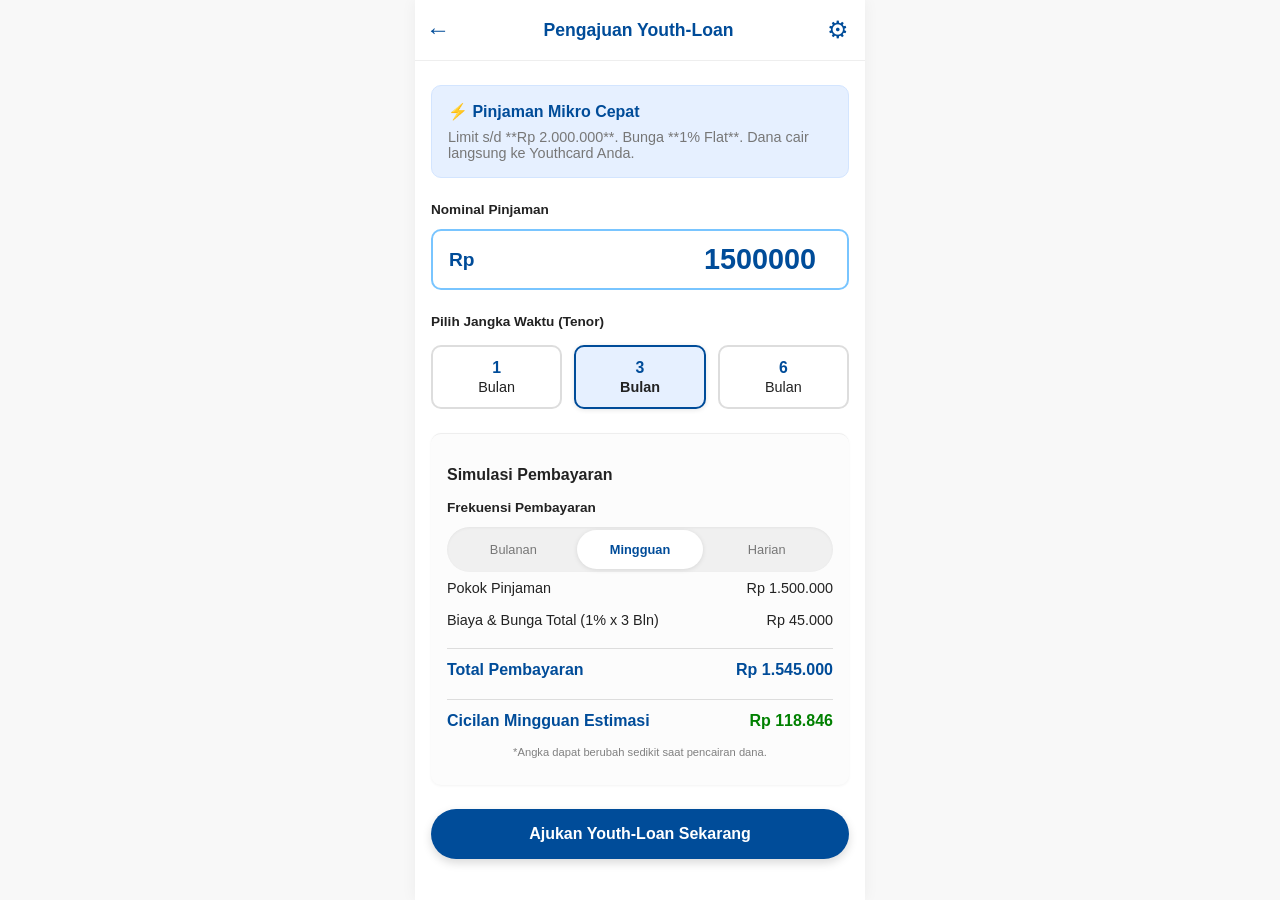
==== index.html @ 624c7212 "dfghd" ====
<!DOCTYPE html>
<html lang="id">
<head>
    <meta charset="UTF-8">
    <meta name="viewport" content="width=device-width, initial-scale=1.0">
    <title>Mandiri Youthcard - Pengajuan Pinjaman (Refined)</title>
    <style>
        /* === TEMA & FONT === */
        :root {
            --mandiri-blue-dark: #004C99; 
            --mandiri-blue-light: #79c5ff; 
            --mandiri-yellow: #FFCC00;
            --text-dark: #222;
            --text-secondary: #777;
            --spacing-xs: 8px;
            --spacing-s: 12px;
            --spacing-m: 16px;
            --spacing-l: 24px;
            --border-radius-m: 10px;
        }

        /* === RESET DAN KONTAINER UTAMA === */
        body {
            font-family: 'Poppins', sans-serif;
            margin: 0;
            padding: 0;
            background-color: #f8f8f8;
        }
        .app-container {
            max-width: 450px;
            margin: 0 auto;
            min-height: 100vh;
            background-color: white;
            box-shadow: 0 0 15px rgba(0, 0, 0, 0.05);
        }

        /* === HEADER / APP BAR (Clean Livin' Style) === */
        .header {
            background-color: white;
            color: var(--text-dark);
            padding: var(--spacing-m);
            display: flex;
            align-items: center;
            border-bottom: 1px solid #eee; /* Garis pemisah halus */
        }
        .header h1 {
            font-size: 1.1em;
            margin: 0;
            flex-grow: 1;
            text-align: center;
            font-weight: 600;
            color: var(--mandiri-blue-dark);
        }
        .header .icon {
            font-size: 1.5em;
            cursor: pointer;
            color: var(--mandiri-blue-dark);
        }
        .header .icon:first-child {
            margin-left: -5px;
        }

        /* === CONTENT UTAMA === */
        .content {
            padding: var(--spacing-l) var(--spacing-m);
        }
        .info-card {
            background-color: #e6f0ff; 
            border: 1px solid #d3e5ff;
            padding: var(--spacing-m);
            border-radius: var(--border-radius-m);
            margin-bottom: var(--spacing-l);
        }
        .info-card h3 {
            color: var(--mandiri-blue-dark);
            font-size: 1em;
            margin-top: 0;
            margin-bottom: var(--spacing-xs);
        }
        .info-card p {
            font-size: 0.9em;
            color: var(--text-secondary);
            margin: 0;
        }

        /* === FORM INPUT === */
        .input-group label {
            display: block;
            font-size: 0.85em;
            color: var(--text-dark);
            font-weight: 600;
            margin-bottom: var(--spacing-s);
            margin-top: var(--spacing-l);
        }
        /* Styling Nominal Input (Lebih Menonjol) */
        .input-nominal-container {
            display: flex;
            align-items: center;
            border: 2px solid var(--mandiri-blue-light);
            border-radius: var(--border-radius-m);
            padding: var(--spacing-s) var(--spacing-m);
            transition: border-color 0.3s;
        }
        .input-nominal-container:focus-within {
             border-color: var(--mandiri-blue-dark);
        }
        .input-nominal-container span {
            font-size: 1.2em;
            color: var(--mandiri-blue-dark);
            margin-right: var(--spacing-s);
            font-weight: bold;
        }
        .input-nominal {
            border: none;
            padding: 0;
            flex-grow: 1;
            font-size: 1.8em;
            font-weight: bold;
            color: var(--mandiri-blue-dark);
            outline: none; /* Hilangkan border fokus bawaan */
            text-align: right;
        }
        
        /* === TENOR SELECTION (Menggunakan Grid) === */
        .tenor-selection {
            display: grid;
            grid-template-columns: repeat(3, 1fr);
            gap: var(--spacing-s);
            margin-top: var(--spacing-m);
        }
        .tenor-option {
            padding: var(--spacing-s);
            border: 2px solid #ddd;
            border-radius: var(--border-radius-m);
            text-align: center;
            cursor: pointer;
            transition: all 0.2s;
            font-size: 0.9em;
            color: var(--text-dark);
        }
        .tenor-option:hover {
            background-color: #f0f0f0;
        }
        .tenor-option.active {
            border-color: var(--mandiri-blue-dark);
            background-color: #e6f0ff;
            font-weight: bold;
            box-shadow: 0 1px 5px rgba(0, 0, 0, 0.1);
        }
        .tenor-option span {
            display: block;
            font-size: 1.1em;
            font-weight: bold;
            color: var(--mandiri-blue-dark);
            margin-bottom: 2px;
        }

        /* === SIMULASI PERHITUNGAN === */
        .simulasi-box {
            border-top: 1px solid #eee;
            margin-top: var(--spacing-l);
            padding-top: var(--spacing-m);
            background-color: #fcfcfc;
            padding: var(--spacing-m);
            border-radius: var(--border-radius-m);
            box-shadow: 0 1px 3px rgba(0, 0, 0, 0.05);
        }
        .simulasi-row {
            display: flex;
            justify-content: space-between;
            padding: var(--spacing-xs) 0;
            font-size: 0.9em;
            color: var(--text-dark);
        }
        .simulasi-row.total {
            font-weight: bold;
            font-size: 1em;
            color: var(--mandiri-blue-dark);
            border-top: 1px solid #ddd;
            margin-top: var(--spacing-s);
            padding-top: var(--spacing-s);
        }
        
        /* Frekuensi Pembayaran (Toggle yang Lebih Baik) */
        .tenor-type-selection {
            display: flex;
            justify-content: space-around;
            background-color: #f0f0f0;
            border-radius: 50px; /* Bentuk kapsul */
            padding: 3px;
            margin-top: var(--spacing-s);
            box-shadow: inset 0 1px 3px rgba(0, 0, 0, 0.05);
        }
        .tenor-type-option {
            flex: 1;
            padding: var(--spacing-s);
            border-radius: 50px;
            font-size: 0.8em;
            font-weight: 500;
            text-align: center;
            cursor: pointer;
            transition: all 0.2s;
            color: var(--text-secondary);
        }
        .tenor-type-option.active {
            background-color: white;
            box-shadow: 0 1px 5px rgba(0, 0, 0, 0.1);
            font-weight: bold;
            color: var(--mandiri-blue-dark);
        }
        
        /* === TOMBOL UTAMA === */
        .btn-submit {
            display: block;
            width: 100%;
            padding: var(--spacing-m);
            background-color: var(--mandiri-blue-dark);
            color: white;
            border: none;
            border-radius: 50px;
            font-size: 1em;
            margin-top: var(--spacing-l);
            font-weight: 600;
            cursor: pointer;
            box-shadow: 0 4px 10px rgba(0, 0, 0, 0.15);
        }
    </style>
</head>
<body>
    <div class="app-container">
        <div class="header">
            <span class="icon">&#x2190;</span> <h1>Pengajuan Youth-Loan</h1>
            <span class="icon">&#x2699;</span> </div>

        <div class="content">
            <div class="info-card">
                <h3>&#x26A1; Pinjaman Mikro Cepat</h3>
                <p>Limit s/d **Rp 2.000.000**. Bunga **1% Flat**. Dana cair langsung ke Youthcard Anda.</p>
            </div>

            <div class="input-group">
                <label>Nominal Pinjaman</label>
                <div class="input-nominal-container">
                    <span>Rp</span>
                    <input type="number" class="input-nominal" value="1500000" min="500000" max="2000000" placeholder="500.000 - 2.000.000">
                </div>
            </div>
            
            <div class="input-group">
                <label>Pilih Jangka Waktu (Tenor)</label>
                <div class="tenor-selection">
                    <div class="tenor-option"><span>1</span> Bulan</div>
                    <div class="tenor-option active"><span>3</span> Bulan</div>
                    <div class="tenor-option"><span>6</span> Bulan</div>
                </div>
            </div>

            <div class="simulasi-box">
                <h3 style="font-size: 1em; color: var(--text-dark); margin-bottom: var(--spacing-s);">Simulasi Pembayaran</h3>

                <div class="input-group" style="margin-top: var(--spacing-m);">
                    <label style="margin-top: 0;">Frekuensi Pembayaran</label>
                    <div class="tenor-type-selection">
                        <div class="tenor-type-option">Bulanan</div>
                        <div class="tenor-type-option active">Mingguan</div>
                        <div class="tenor-type-option">Harian</div>
                    </div>
                </div>

                <div class="simulasi-row">
                    <span>Pokok Pinjaman</span>
                    <span>Rp 1.500.000</span>
                </div>
                <div class="simulasi-row">
                    <span>Biaya & Bunga Total (1% x 3 Bln)</span>
                    <span>Rp 45.000</span>
                </div>
                <div class="simulasi-row total">
                    <span>Total Pembayaran</span>
                    <span>Rp 1.545.000</span>
                </div>
                <div class="simulasi-row total" style="margin-top: var(--spacing-s);">
                    <span>Cicilan Mingguan Estimasi</span>
                    <span style="color: #008000;">Rp 118.846</span>
                </div>
                <p style="font-size: 0.7em; color: gray; margin-top: var(--spacing-xs); text-align: center;">*Angka dapat berubah sedikit saat pencairan dana.</p>
            </div>

            <button class="btn-submit">Ajukan Youth-Loan Sekarang</button>
        </div>
    </div>
</body>
</html>
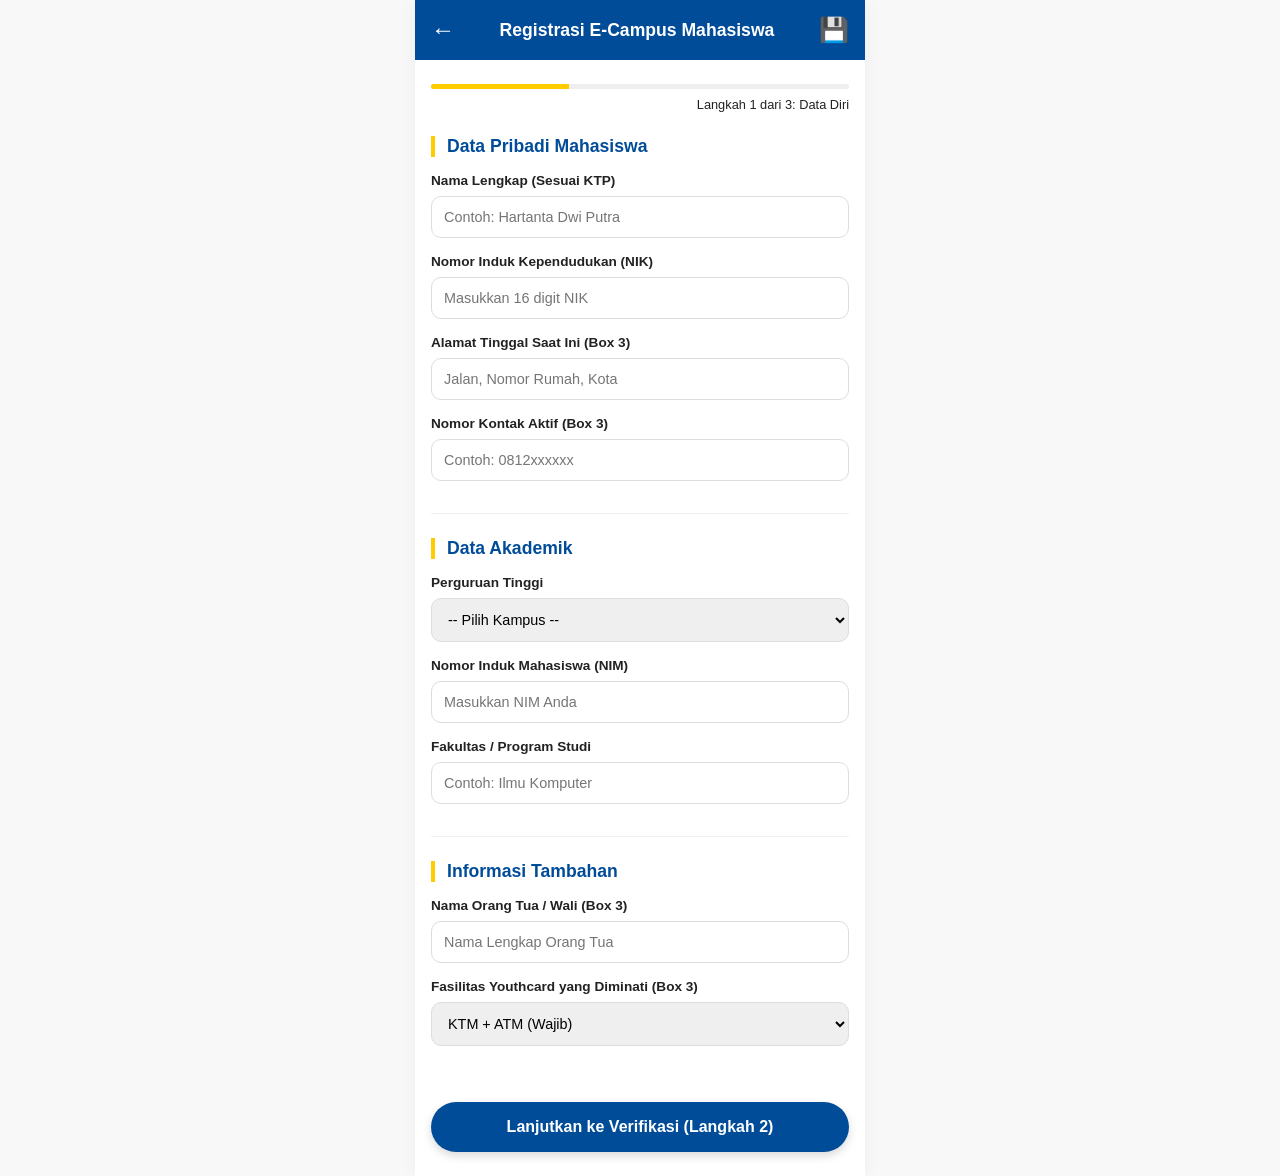
==== commit 6dcca0a6: "dsgds" ====
--- a/index.html
+++ b/index.html
@@ -3,7 +3,7 @@
 <head>
     <meta charset="UTF-8">
     <meta name="viewport" content="width=device-width, initial-scale=1.0">
-    <title>Mandiri Youthcard - Pengajuan Pinjaman (Refined)</title>
+    <title>E-Campus - Formulir Registrasi</title>
     <style>
         /* === TEMA & FONT === */
         :root {
@@ -34,14 +34,13 @@
             box-shadow: 0 0 15px rgba(0, 0, 0, 0.05);
         }
 
-        /* === HEADER / APP BAR (Clean Livin' Style) === */
+        /* === HEADER / APP BAR === */
         .header {
-            background-color: white;
-            color: var(--text-dark);
+            background-color: var(--mandiri-blue-dark);
+            color: white;
             padding: var(--spacing-m);
             display: flex;
             align-items: center;
-            border-bottom: 1px solid #eee; /* Garis pemisah halus */
         }
         .header h1 {
             font-size: 1.1em;
@@ -49,164 +48,77 @@
             flex-grow: 1;
             text-align: center;
             font-weight: 600;
-            color: var(--mandiri-blue-dark);
         }
         .header .icon {
             font-size: 1.5em;
             cursor: pointer;
-            color: var(--mandiri-blue-dark);
-        }
-        .header .icon:first-child {
-            margin-left: -5px;
-        }
-
+        }
+        
         /* === CONTENT UTAMA === */
         .content {
             padding: var(--spacing-l) var(--spacing-m);
         }
-        .info-card {
-            background-color: #e6f0ff; 
-            border: 1px solid #d3e5ff;
-            padding: var(--spacing-m);
-            border-radius: var(--border-radius-m);
+        
+        /* === PROGRESS BAR (Sesuai Flowchart) === */
+        .progress-bar-container {
             margin-bottom: var(--spacing-l);
         }
-        .info-card h3 {
+        .progress-bar {
+            height: 5px;
+            background-color: #eee;
+            border-radius: 5px;
+            overflow: hidden;
+        }
+        .progress-bar div {
+            height: 100%;
+            width: 33%; /* Simulasi Langkah 1 dari 3 */
+            background-color: var(--mandiri-yellow);
+            transition: width 0.3s;
+        }
+        .progress-text {
+            font-size: 0.8em;
+            color: var(--text-dark);
+            margin-top: var(--spacing-xs);
+            text-align: right;
+            font-weight: 500;
+        }
+
+        /* === FORM INPUT STYLING === */
+        .form-section {
+            margin-bottom: var(--spacing-l);
+            padding-bottom: var(--spacing-m);
+            border-bottom: 1px solid #f0f0f0;
+        }
+        .form-section h3 {
             color: var(--mandiri-blue-dark);
-            font-size: 1em;
-            margin-top: 0;
-            margin-bottom: var(--spacing-xs);
-        }
-        .info-card p {
-            font-size: 0.9em;
-            color: var(--text-secondary);
-            margin: 0;
-        }
-
-        /* === FORM INPUT === */
+            font-size: 1.1em;
+            margin-bottom: var(--spacing-m);
+            border-left: 4px solid var(--mandiri-yellow);
+            padding-left: var(--spacing-s);
+        }
+        .input-group {
+            margin-bottom: var(--spacing-m);
+        }
         .input-group label {
             display: block;
             font-size: 0.85em;
             color: var(--text-dark);
             font-weight: 600;
-            margin-bottom: var(--spacing-s);
-            margin-top: var(--spacing-l);
-        }
-        /* Styling Nominal Input (Lebih Menonjol) */
-        .input-nominal-container {
-            display: flex;
-            align-items: center;
-            border: 2px solid var(--mandiri-blue-light);
+            margin-bottom: var(--spacing-xs);
+        }
+        .input-group input, .input-group select {
+            width: 100%;
+            padding: var(--spacing-s);
+            box-sizing: border-box;
+            border: 1px solid #ddd;
             border-radius: var(--border-radius-m);
-            padding: var(--spacing-s) var(--spacing-m);
-            transition: border-color 0.3s;
-        }
-        .input-nominal-container:focus-within {
-             border-color: var(--mandiri-blue-dark);
-        }
-        .input-nominal-container span {
-            font-size: 1.2em;
-            color: var(--mandiri-blue-dark);
-            margin-right: var(--spacing-s);
-            font-weight: bold;
-        }
-        .input-nominal {
-            border: none;
-            padding: 0;
-            flex-grow: 1;
-            font-size: 1.8em;
-            font-weight: bold;
-            color: var(--mandiri-blue-dark);
-            outline: none; /* Hilangkan border fokus bawaan */
-            text-align: right;
-        }
-        
-        /* === TENOR SELECTION (Menggunakan Grid) === */
-        .tenor-selection {
-            display: grid;
-            grid-template-columns: repeat(3, 1fr);
-            gap: var(--spacing-s);
-            margin-top: var(--spacing-m);
-        }
-        .tenor-option {
-            padding: var(--spacing-s);
-            border: 2px solid #ddd;
-            border-radius: var(--border-radius-m);
-            text-align: center;
-            cursor: pointer;
-            transition: all 0.2s;
             font-size: 0.9em;
-            color: var(--text-dark);
-        }
-        .tenor-option:hover {
-            background-color: #f0f0f0;
-        }
-        .tenor-option.active {
-            border-color: var(--mandiri-blue-dark);
-            background-color: #e6f0ff;
-            font-weight: bold;
-            box-shadow: 0 1px 5px rgba(0, 0, 0, 0.1);
-        }
-        .tenor-option span {
-            display: block;
-            font-size: 1.1em;
-            font-weight: bold;
-            color: var(--mandiri-blue-dark);
-            margin-bottom: 2px;
-        }
-
-        /* === SIMULASI PERHITUNGAN === */
-        .simulasi-box {
-            border-top: 1px solid #eee;
-            margin-top: var(--spacing-l);
-            padding-top: var(--spacing-m);
-            background-color: #fcfcfc;
-            padding: var(--spacing-m);
-            border-radius: var(--border-radius-m);
-            box-shadow: 0 1px 3px rgba(0, 0, 0, 0.05);
-        }
-        .simulasi-row {
-            display: flex;
-            justify-content: space-between;
-            padding: var(--spacing-xs) 0;
-            font-size: 0.9em;
-            color: var(--text-dark);
-        }
-        .simulasi-row.total {
-            font-weight: bold;
-            font-size: 1em;
-            color: var(--mandiri-blue-dark);
-            border-top: 1px solid #ddd;
-            margin-top: var(--spacing-s);
-            padding-top: var(--spacing-s);
-        }
-        
-        /* Frekuensi Pembayaran (Toggle yang Lebih Baik) */
-        .tenor-type-selection {
-            display: flex;
-            justify-content: space-around;
-            background-color: #f0f0f0;
-            border-radius: 50px; /* Bentuk kapsul */
-            padding: 3px;
-            margin-top: var(--spacing-s);
-            box-shadow: inset 0 1px 3px rgba(0, 0, 0, 0.05);
-        }
-        .tenor-type-option {
-            flex: 1;
-            padding: var(--spacing-s);
-            border-radius: 50px;
-            font-size: 0.8em;
-            font-weight: 500;
-            text-align: center;
-            cursor: pointer;
-            transition: all 0.2s;
-            color: var(--text-secondary);
-        }
-        .tenor-type-option.active {
-            background-color: white;
-            box-shadow: 0 1px 5px rgba(0, 0, 0, 0.1);
-            font-weight: bold;
-            color: var(--mandiri-blue-dark);
+            transition: border-color 0.2s;
+        }
+        .input-group input:focus, .input-group select:focus {
+            border-color: var(--mandiri-blue-light);
+            outline: none;
+            box-shadow: 0 0 0 3px rgba(121, 197, 255, 0.3);
         }
         
         /* === TOMBOL UTAMA === */
@@ -229,64 +141,85 @@
 <body>
     <div class="app-container">
         <div class="header">
-            <span class="icon">&#x2190;</span> <h1>Pengajuan Youth-Loan</h1>
-            <span class="icon">&#x2699;</span> </div>
+            <span class="icon">&#x2190;</span> <h1>Registrasi E-Campus Mahasiswa</h1>
+            <span class="icon">&#x1F4BE;</span> </div>
 
         <div class="content">
-            <div class="info-card">
-                <h3>&#x26A1; Pinjaman Mikro Cepat</h3>
-                <p>Limit s/d **Rp 2.000.000**. Bunga **1% Flat**. Dana cair langsung ke Youthcard Anda.</p>
+            <div class="progress-bar-container">
+                <div class="progress-bar"><div style="width: 33%;"></div></div>
+                <div class="progress-text">Langkah 1 dari 3: Data Diri</div>
             </div>
 
-            <div class="input-group">
-                <label>Nominal Pinjaman</label>
-                <div class="input-nominal-container">
-                    <span>Rp</span>
-                    <input type="number" class="input-nominal" value="1500000" min="500000" max="2000000" placeholder="500.000 - 2.000.000">
+            <form>
+                <div class="form-section">
+                    <h3>Data Pribadi Mahasiswa</h3>
+                    
+                    <div class="input-group">
+                        <label for="nama_lengkap">Nama Lengkap (Sesuai KTP)</label>
+                        <input type="text" id="nama_lengkap" placeholder="Contoh: Hartanta Dwi Putra" required>
+                    </div>
+                    
+                    <div class="input-group">
+                        <label for="nik">Nomor Induk Kependudukan (NIK)</label>
+                        <input type="text" id="nik" maxlength="16" placeholder="Masukkan 16 digit NIK" required>
+                    </div>
+
+                    <div class="input-group">
+                        <label for="alamat">Alamat Tinggal Saat Ini (Box 3)</label>
+                        <input type="text" id="alamat" placeholder="Jalan, Nomor Rumah, Kota" required>
+                    </div>
+                    
+                    <div class="input-group">
+                        <label for="kontak">Nomor Kontak Aktif (Box 3)</label>
+                        <input type="tel" id="kontak" placeholder="Contoh: 0812xxxxxx" required>
+                    </div>
                 </div>
-            </div>
-            
-            <div class="input-group">
-                <label>Pilih Jangka Waktu (Tenor)</label>
-                <div class="tenor-selection">
-                    <div class="tenor-option"><span>1</span> Bulan</div>
-                    <div class="tenor-option active"><span>3</span> Bulan</div>
-                    <div class="tenor-option"><span>6</span> Bulan</div>
+
+                <div class="form-section">
+                    <h3>Data Akademik</h3>
+                    
+                    <div class="input-group">
+                        <label for="kampus">Perguruan Tinggi</label>
+                        <select id="kampus" required>
+                            <option value="">-- Pilih Kampus --</option>
+                            <option value="usu">Universitas Sumatera Utara (USU)</option>
+                            <option value="unimed">Universitas Negeri Medan (Unimed)</option>
+                            <option value="umsu">Universitas Muhammadiyah Sumatera Utara (UMSU)</option>
+                            </select>
+                    </div>
+                    
+                    <div class="input-group">
+                        <label for="nim">Nomor Induk Mahasiswa (NIM)</label>
+                        <input type="text" id="nim" placeholder="Masukkan NIM Anda" required>
+                    </div>
+
+                    <div class="input-group">
+                        <label for="fakultas">Fakultas / Program Studi</label>
+                        <input type="text" id="fakultas" placeholder="Contoh: Ilmu Komputer" required>
+                    </div>
                 </div>
-            </div>
-
-            <div class="simulasi-box">
-                <h3 style="font-size: 1em; color: var(--text-dark); margin-bottom: var(--spacing-s);">Simulasi Pembayaran</h3>
-
-                <div class="input-group" style="margin-top: var(--spacing-m);">
-                    <label style="margin-top: 0;">Frekuensi Pembayaran</label>
-                    <div class="tenor-type-selection">
-                        <div class="tenor-type-option">Bulanan</div>
-                        <div class="tenor-type-option active">Mingguan</div>
-                        <div class="tenor-type-option">Harian</div>
+
+                <div class="form-section" style="border-bottom: none;">
+                    <h3>Informasi Tambahan</h3>
+                    
+                    <div class="input-group">
+                        <label for="nama_ortu">Nama Orang Tua / Wali (Box 3)</label>
+                        <input type="text" id="nama_ortu" placeholder="Nama Lengkap Orang Tua" required>
+                    </div>
+                    
+                    <div class="input-group">
+                        <label for="fasilitas">Fasilitas Youthcard yang Diminati (Box 3)</label>
+                        <select id="fasilitas" required>
+                            <option value="ktm_atm">KTM + ATM (Wajib)</option>
+                            <option value="pinjaman_mikro">Pinjaman Mikro Pendidikan (Youth-Loan)</option>
+                            <option value="akses_poin">Akses Poin Ganda</option>
+                        </select>
                     </div>
                 </div>
 
-                <div class="simulasi-row">
-                    <span>Pokok Pinjaman</span>
-                    <span>Rp 1.500.000</span>
-                </div>
-                <div class="simulasi-row">
-                    <span>Biaya & Bunga Total (1% x 3 Bln)</span>
-                    <span>Rp 45.000</span>
-                </div>
-                <div class="simulasi-row total">
-                    <span>Total Pembayaran</span>
-                    <span>Rp 1.545.000</span>
-                </div>
-                <div class="simulasi-row total" style="margin-top: var(--spacing-s);">
-                    <span>Cicilan Mingguan Estimasi</span>
-                    <span style="color: #008000;">Rp 118.846</span>
-                </div>
-                <p style="font-size: 0.7em; color: gray; margin-top: var(--spacing-xs); text-align: center;">*Angka dapat berubah sedikit saat pencairan dana.</p>
-            </div>
-
-            <button class="btn-submit">Ajukan Youth-Loan Sekarang</button>
+
+                <button type="submit" class="btn-submit">Lanjutkan ke Verifikasi (Langkah 2)</button>
+            </form>
         </div>
     </div>
 </body>
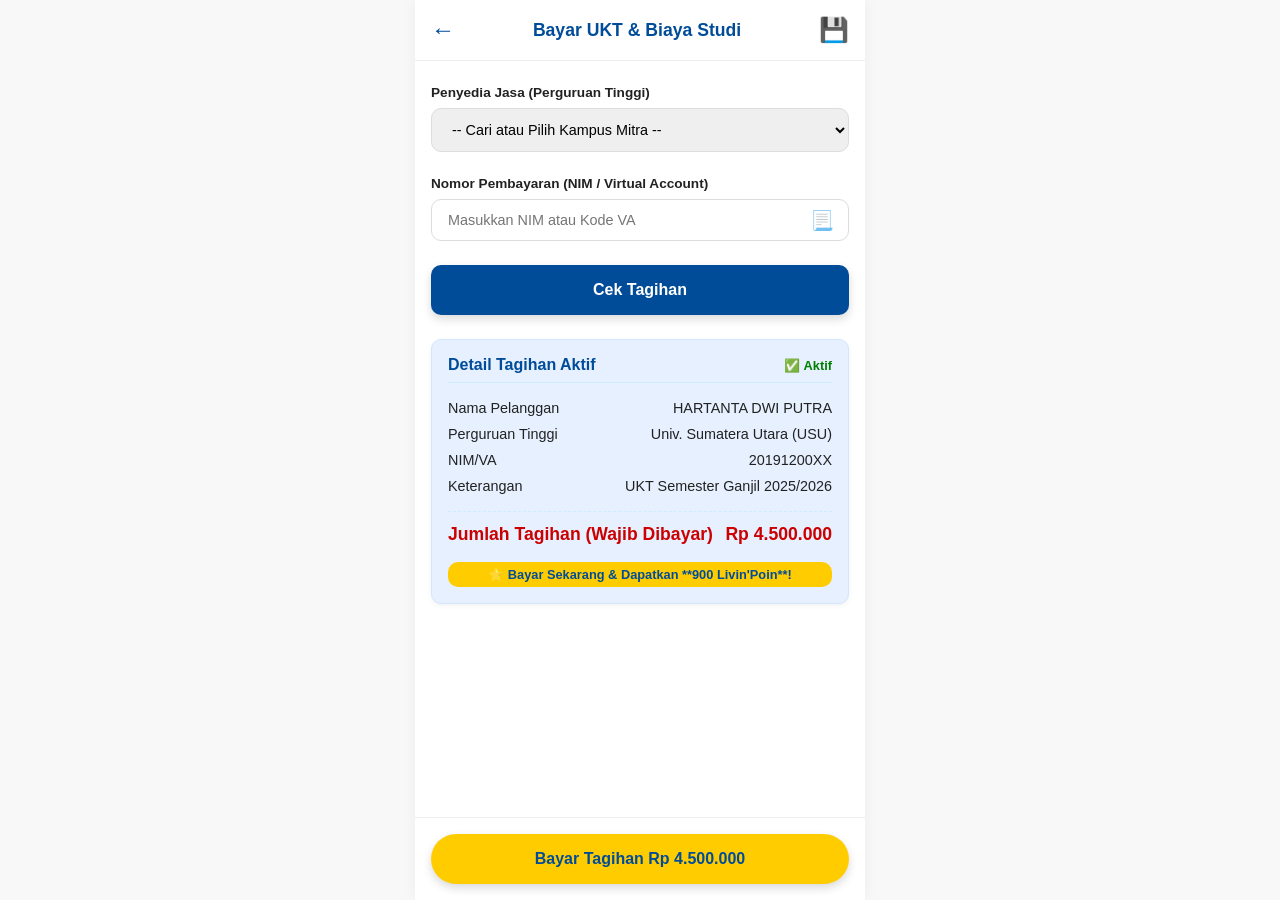
==== commit d36f73b3: "dshfjrfd" ====
--- a/index.html
+++ b/index.html
@@ -3,7 +3,7 @@
 <head>
     <meta charset="UTF-8">
     <meta name="viewport" content="width=device-width, initial-scale=1.0">
-    <title>E-Campus - Formulir Registrasi</title>
+    <title>Mandiri Youthcard - Bayar UKT</title>
     <style>
         /* === TEMA & FONT === */
         :root {
@@ -32,15 +32,21 @@
             min-height: 100vh;
             background-color: white;
             box-shadow: 0 0 15px rgba(0, 0, 0, 0.05);
+            display: flex;
+            flex-direction: column;
         }
 
         /* === HEADER / APP BAR === */
         .header {
-            background-color: var(--mandiri-blue-dark);
-            color: white;
+            background-color: white;
+            color: var(--text-dark);
             padding: var(--spacing-m);
             display: flex;
             align-items: center;
+            border-bottom: 1px solid #eee; 
+            position: sticky;
+            top: 0;
+            z-index: 50;
         }
         .header h1 {
             font-size: 1.1em;
@@ -48,56 +54,23 @@
             flex-grow: 1;
             text-align: center;
             font-weight: 600;
+            color: var(--mandiri-blue-dark);
         }
         .header .icon {
             font-size: 1.5em;
             cursor: pointer;
-        }
-        
+            color: var(--mandiri-blue-dark);
+        }
+
         /* === CONTENT UTAMA === */
         .content {
             padding: var(--spacing-l) var(--spacing-m);
-        }
-        
-        /* === PROGRESS BAR (Sesuai Flowchart) === */
-        .progress-bar-container {
+            flex-grow: 1;
+        }
+
+        /* === FORM INPUT STYLING === */
+        .input-group {
             margin-bottom: var(--spacing-l);
-        }
-        .progress-bar {
-            height: 5px;
-            background-color: #eee;
-            border-radius: 5px;
-            overflow: hidden;
-        }
-        .progress-bar div {
-            height: 100%;
-            width: 33%; /* Simulasi Langkah 1 dari 3 */
-            background-color: var(--mandiri-yellow);
-            transition: width 0.3s;
-        }
-        .progress-text {
-            font-size: 0.8em;
-            color: var(--text-dark);
-            margin-top: var(--spacing-xs);
-            text-align: right;
-            font-weight: 500;
-        }
-
-        /* === FORM INPUT STYLING === */
-        .form-section {
-            margin-bottom: var(--spacing-l);
-            padding-bottom: var(--spacing-m);
-            border-bottom: 1px solid #f0f0f0;
-        }
-        .form-section h3 {
-            color: var(--mandiri-blue-dark);
-            font-size: 1.1em;
-            margin-bottom: var(--spacing-m);
-            border-left: 4px solid var(--mandiri-yellow);
-            padding-left: var(--spacing-s);
-        }
-        .input-group {
-            margin-bottom: var(--spacing-m);
         }
         .input-group label {
             display: block;
@@ -106,32 +79,128 @@
             font-weight: 600;
             margin-bottom: var(--spacing-xs);
         }
-        .input-group input, .input-group select {
+        .input-field-container {
+            position: relative;
+        }
+        .input-field-container input, .input-field-container select {
             width: 100%;
-            padding: var(--spacing-s);
+            padding: var(--spacing-s) var(--spacing-m);
             box-sizing: border-box;
             border: 1px solid #ddd;
             border-radius: var(--border-radius-m);
             font-size: 0.9em;
             transition: border-color 0.2s;
         }
-        .input-group input:focus, .input-group select:focus {
+        .input-field-container input:focus, .input-field-container select:focus {
             border-color: var(--mandiri-blue-light);
             outline: none;
             box-shadow: 0 0 0 3px rgba(121, 197, 255, 0.3);
         }
-        
-        /* === TOMBOL UTAMA === */
-        .btn-submit {
+
+        /* --- Input dengan Icon --- */
+        .input-icon {
+            position: absolute;
+            right: 15px;
+            top: 50%;
+            transform: translateY(-50%);
+            color: var(--mandiri-blue-dark);
+            font-size: 1.2em;
+        }
+
+        /* === TOMBOL CEK TAGIHAN === */
+        .btn-cek {
             display: block;
             width: 100%;
             padding: var(--spacing-m);
             background-color: var(--mandiri-blue-dark);
             color: white;
             border: none;
+            border-radius: var(--border-radius-m);
+            font-size: 1em;
+            font-weight: 600;
+            cursor: pointer;
+            box-shadow: 0 4px 10px rgba(0, 0, 0, 0.15);
+            transition: background-color 0.2s;
+        }
+        .btn-cek:hover {
+            background-color: #003a7a;
+        }
+        .btn-cek:disabled {
+            background-color: #ccc;
+            cursor: not-allowed;
+            box-shadow: none;
+        }
+
+        /* === DETAIL TAGIHAN CARD (Simulasi Hasil Cek) === */
+        .tagihan-card {
+            margin-top: var(--spacing-l);
+            padding: var(--spacing-m);
+            background-color: #e6f0ff; /* Biru muda */
+            border-radius: var(--border-radius-m);
+            border: 1px solid #d3e5ff;
+            box-shadow: 0 2px 5px rgba(0, 0, 0, 0.05);
+        }
+        .tagihan-header {
+            display: flex;
+            justify-content: space-between;
+            align-items: center;
+            margin-bottom: var(--spacing-s);
+            border-bottom: 1px solid #cceeff;
+            padding-bottom: var(--spacing-xs);
+        }
+        .tagihan-header h3 {
+            color: var(--mandiri-blue-dark);
+            font-size: 1em;
+            margin: 0;
+        }
+        .tagihan-row {
+            display: flex;
+            justify-content: space-between;
+            padding: 5px 0;
+            font-size: 0.9em;
+            color: var(--text-dark);
+        }
+        .tagihan-row.total {
+            font-weight: bold;
+            font-size: 1.1em;
+            color: #cc0000; /* Merah untuk jumlah tagihan */
+            border-top: 1px dashed #cceeff;
+            margin-top: var(--spacing-s);
+            padding-top: var(--spacing-s);
+        }
+        .tagihan-status {
+            font-size: 0.8em;
+            color: #008000; /* Hijau untuk status "Aktif/Ada Tagihan" */
+            font-weight: 600;
+        }
+        .point-info {
+            background-color: var(--mandiri-yellow);
+            color: var(--mandiri-blue-dark);
+            padding: 5px 10px;
+            border-radius: var(--border-radius-m);
+            font-size: 0.8em;
+            font-weight: 600;
+            text-align: center;
+            margin-top: var(--spacing-s);
+        }
+
+        /* === FOOTER BUTTON === */
+        .footer-button {
+            padding: var(--spacing-m);
+            border-top: 1px solid #eee;
+            background-color: white;
+            position: sticky;
+            bottom: 0;
+        }
+        .btn-bayar {
+            display: block;
+            width: 100%;
+            padding: var(--spacing-m);
+            background-color: var(--mandiri-yellow);
+            color: var(--mandiri-blue-dark);
+            border: none;
             border-radius: 50px;
             font-size: 1em;
-            margin-top: var(--spacing-l);
             font-weight: 600;
             cursor: pointer;
             box-shadow: 0 4px 10px rgba(0, 0, 0, 0.15);
@@ -141,85 +210,69 @@
 <body>
     <div class="app-container">
         <div class="header">
-            <span class="icon">&#x2190;</span> <h1>Registrasi E-Campus Mahasiswa</h1>
-            <span class="icon">&#x1F4BE;</span> </div>
+            <span class="icon">&#x2190;</span> 
+            <h1>Bayar UKT & Biaya Studi</h1>
+            <span class="icon">&#x1F4BE;</span> 
+        </div>
 
         <div class="content">
-            <div class="progress-bar-container">
-                <div class="progress-bar"><div style="width: 33%;"></div></div>
-                <div class="progress-text">Langkah 1 dari 3: Data Diri</div>
+            <div class="input-group">
+                <label for="kampus_id">Penyedia Jasa (Perguruan Tinggi)</label>
+                <div class="input-field-container">
+                    <select id="kampus_id" required>
+                        <option value="">-- Cari atau Pilih Kampus Mitra --</option>
+                        <option value="usu">Universitas Sumatera Utara (USU)</option>
+                        <option value="unimed">Universitas Negeri Medan (Unimed)</option>
+                        <option value="umsu">Universitas Muhammadiyah Sumatera Utara (UMSU)</option>
+                    </select>
+                </div>
             </div>
-
-            <form>
-                <div class="form-section">
-                    <h3>Data Pribadi Mahasiswa</h3>
-                    
-                    <div class="input-group">
-                        <label for="nama_lengkap">Nama Lengkap (Sesuai KTP)</label>
-                        <input type="text" id="nama_lengkap" placeholder="Contoh: Hartanta Dwi Putra" required>
-                    </div>
-                    
-                    <div class="input-group">
-                        <label for="nik">Nomor Induk Kependudukan (NIK)</label>
-                        <input type="text" id="nik" maxlength="16" placeholder="Masukkan 16 digit NIK" required>
-                    </div>
-
-                    <div class="input-group">
-                        <label for="alamat">Alamat Tinggal Saat Ini (Box 3)</label>
-                        <input type="text" id="alamat" placeholder="Jalan, Nomor Rumah, Kota" required>
-                    </div>
-                    
-                    <div class="input-group">
-                        <label for="kontak">Nomor Kontak Aktif (Box 3)</label>
-                        <input type="tel" id="kontak" placeholder="Contoh: 0812xxxxxx" required>
-                    </div>
-                </div>
-
-                <div class="form-section">
-                    <h3>Data Akademik</h3>
-                    
-                    <div class="input-group">
-                        <label for="kampus">Perguruan Tinggi</label>
-                        <select id="kampus" required>
-                            <option value="">-- Pilih Kampus --</option>
-                            <option value="usu">Universitas Sumatera Utara (USU)</option>
-                            <option value="unimed">Universitas Negeri Medan (Unimed)</option>
-                            <option value="umsu">Universitas Muhammadiyah Sumatera Utara (UMSU)</option>
-                            </select>
-                    </div>
-                    
-                    <div class="input-group">
-                        <label for="nim">Nomor Induk Mahasiswa (NIM)</label>
-                        <input type="text" id="nim" placeholder="Masukkan NIM Anda" required>
-                    </div>
-
-                    <div class="input-group">
-                        <label for="fakultas">Fakultas / Program Studi</label>
-                        <input type="text" id="fakultas" placeholder="Contoh: Ilmu Komputer" required>
-                    </div>
-                </div>
-
-                <div class="form-section" style="border-bottom: none;">
-                    <h3>Informasi Tambahan</h3>
-                    
-                    <div class="input-group">
-                        <label for="nama_ortu">Nama Orang Tua / Wali (Box 3)</label>
-                        <input type="text" id="nama_ortu" placeholder="Nama Lengkap Orang Tua" required>
-                    </div>
-                    
-                    <div class="input-group">
-                        <label for="fasilitas">Fasilitas Youthcard yang Diminati (Box 3)</label>
-                        <select id="fasilitas" required>
-                            <option value="ktm_atm">KTM + ATM (Wajib)</option>
-                            <option value="pinjaman_mikro">Pinjaman Mikro Pendidikan (Youth-Loan)</option>
-                            <option value="akses_poin">Akses Poin Ganda</option>
-                        </select>
-                    </div>
-                </div>
-
-
-                <button type="submit" class="btn-submit">Lanjutkan ke Verifikasi (Langkah 2)</button>
-            </form>
+            
+            <div class="input-group">
+                <label for="nim_va">Nomor Pembayaran (NIM / Virtual Account)</label>
+                <div class="input-field-container">
+                    <input type="text" id="nim_va" placeholder="Masukkan NIM atau Kode VA" required>
+                    <span class="input-icon">&#x1F4C3;</span> </div>
+            </div>
+
+            <button class="btn-cek">Cek Tagihan</button>
+
+            <div class="tagihan-card" style="display: block;"> 
+                <div class="tagihan-header">
+                    <h3>Detail Tagihan Aktif</h3>
+                    <span class="tagihan-status">&#x2705; Aktif</span>
+                </div>
+                
+                <div class="tagihan-row">
+                    <span>Nama Pelanggan</span>
+                    <span>HARTANTA DWI PUTRA</span>
+                </div>
+                <div class="tagihan-row">
+                    <span>Perguruan Tinggi</span>
+                    <span>Univ. Sumatera Utara (USU)</span>
+                </div>
+                <div class="tagihan-row">
+                    <span>NIM/VA</span>
+                    <span>20191200XX</span>
+                </div>
+                <div class="tagihan-row">
+                    <span>Keterangan</span>
+                    <span>UKT Semester Ganjil 2025/2026</span>
+                </div>
+
+                <div class="tagihan-row total">
+                    <span>Jumlah Tagihan (Wajib Dibayar)</span>
+                    <span>Rp 4.500.000</span>
+                </div>
+
+                <div class="point-info">
+                    &#x2B50; Bayar Sekarang & Dapatkan **900 Livin'Poin**!
+                </div>
+            </div>
+        </div>
+
+        <div class="footer-button">
+            <button class="btn-bayar">Bayar Tagihan Rp 4.500.000</button>
         </div>
     </div>
 </body>
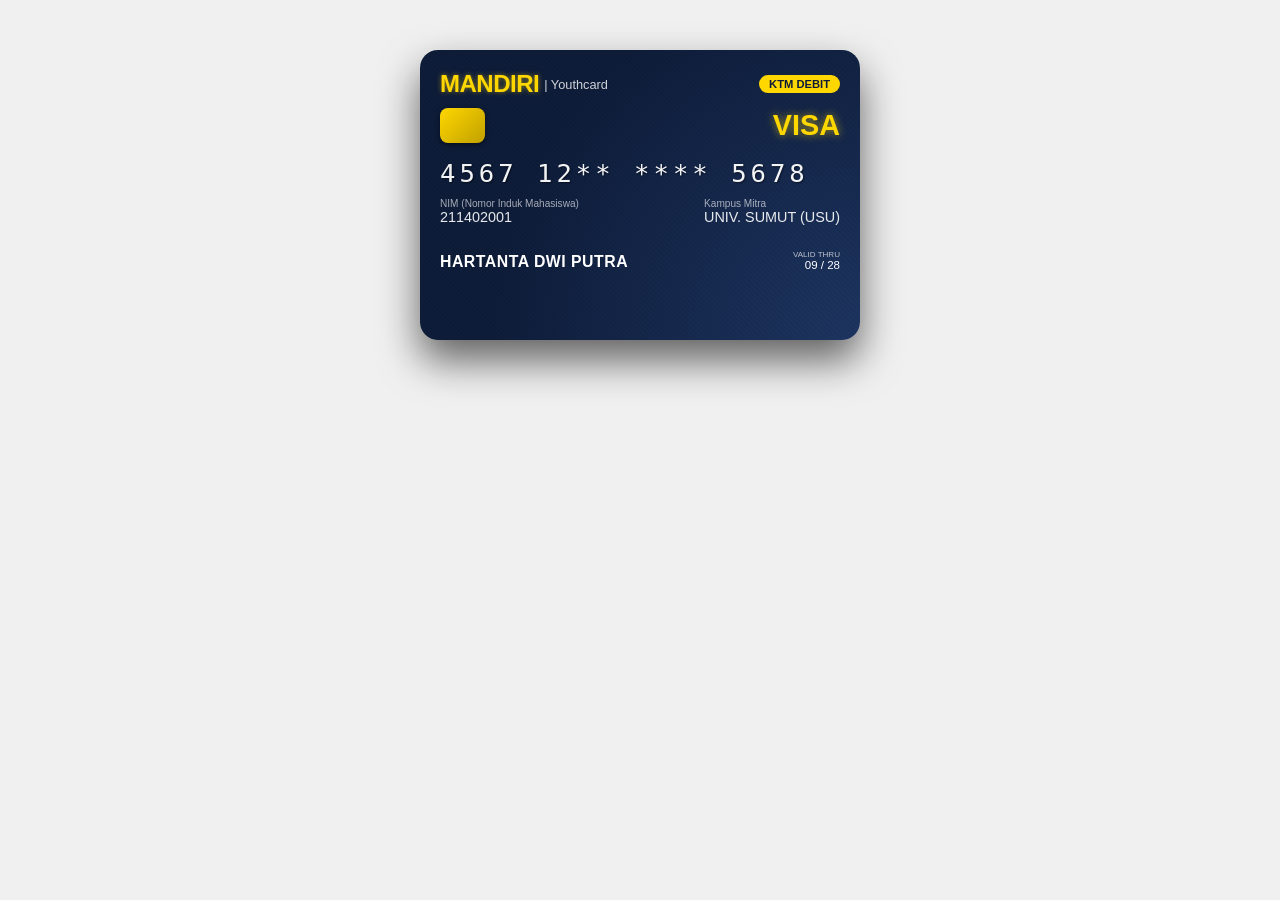
==== commit 8b15fd7b: "sdf" ====
--- a/index.html
+++ b/index.html
@@ -3,277 +3,202 @@
 <head>
     <meta charset="UTF-8">
     <meta name="viewport" content="width=device-width, initial-scale=1.0">
-    <title>Mandiri Youthcard - Bayar UKT</title>
+    <title>Desain Kartu Mandiri Youthcard - Luxury</title>
     <style>
-        /* === TEMA & FONT === */
         :root {
-            --mandiri-blue-dark: #004C99; 
-            --mandiri-blue-light: #79c5ff; 
-            --mandiri-yellow: #FFCC00;
-            --text-dark: #222;
-            --text-secondary: #777;
-            --spacing-xs: 8px;
-            --spacing-s: 12px;
-            --spacing-m: 16px;
-            --spacing-l: 24px;
-            --border-radius-m: 10px;
-        }
-
-        /* === RESET DAN KONTAINER UTAMA === */
+            --mandiri-blue-deep: #0D1B37; /* Biru Malam/Deep Navy */
+            --mandiri-blue-accent: #1C335E;
+            --mandiri-gold: #FFD700; /* Emas */
+            --text-light: #ffffff;
+            --spacing-m: 20px;
+        }
+
         body {
-            font-family: 'Poppins', sans-serif;
+            font-family: 'Inter', sans-serif;
             margin: 0;
-            padding: 0;
-            background-color: #f8f8f8;
-        }
-        .app-container {
-            max-width: 450px;
-            margin: 0 auto;
-            min-height: 100vh;
-            background-color: white;
-            box-shadow: 0 0 15px rgba(0, 0, 0, 0.05);
-            display: flex;
-            flex-direction: column;
-        }
-
-        /* === HEADER / APP BAR === */
-        .header {
-            background-color: white;
-            color: var(--text-dark);
+            padding: 50px;
+            background-color: #f0f0f0;
+            display: flex;
+            justify-content: center;
+        }
+
+        /* === Kontainer Kartu === */
+        .youthcard-container {
+            width: 400px;
+            height: 250px;
+            /* Gradient Kompleks untuk Kedalaman */
+            background: radial-gradient(circle at 100% 100%, var(--mandiri-blue-accent) 0%, var(--mandiri-blue-deep) 70%); 
+            border-radius: 18px;
+            color: var(--text-light);
             padding: var(--spacing-m);
-            display: flex;
-            align-items: center;
-            border-bottom: 1px solid #eee; 
-            position: sticky;
+            box-shadow: 0 20px 40px rgba(0, 0, 0, 0.6); /* Shadow dalam */
+            position: relative;
+            overflow: hidden; /* Menyembunyikan overflow tekstur */
+        }
+        
+        /* === EFEK TEKSTUR MEWAH (Pseudo-element) === */
+        .youthcard-container::before {
+            content: '';
+            position: absolute;
             top: 0;
-            z-index: 50;
-        }
-        .header h1 {
-            font-size: 1.1em;
-            margin: 0;
-            flex-grow: 1;
-            text-align: center;
-            font-weight: 600;
-            color: var(--mandiri-blue-dark);
-        }
-        .header .icon {
-            font-size: 1.5em;
-            cursor: pointer;
-            color: var(--mandiri-blue-dark);
-        }
-
-        /* === CONTENT UTAMA === */
-        .content {
-            padding: var(--spacing-l) var(--spacing-m);
-            flex-grow: 1;
-        }
-
-        /* === FORM INPUT STYLING === */
-        .input-group {
-            margin-bottom: var(--spacing-l);
-        }
-        .input-group label {
-            display: block;
-            font-size: 0.85em;
-            color: var(--text-dark);
-            font-weight: 600;
-            margin-bottom: var(--spacing-xs);
-        }
-        .input-field-container {
-            position: relative;
-        }
-        .input-field-container input, .input-field-container select {
-            width: 100%;
-            padding: var(--spacing-s) var(--spacing-m);
-            box-sizing: border-box;
-            border: 1px solid #ddd;
-            border-radius: var(--border-radius-m);
-            font-size: 0.9em;
-            transition: border-color 0.2s;
-        }
-        .input-field-container input:focus, .input-field-container select:focus {
-            border-color: var(--mandiri-blue-light);
-            outline: none;
-            box-shadow: 0 0 0 3px rgba(121, 197, 255, 0.3);
-        }
-
-        /* --- Input dengan Icon --- */
-        .input-icon {
-            position: absolute;
-            right: 15px;
-            top: 50%;
-            transform: translateY(-50%);
-            color: var(--mandiri-blue-dark);
-            font-size: 1.2em;
-        }
-
-        /* === TOMBOL CEK TAGIHAN === */
-        .btn-cek {
-            display: block;
-            width: 100%;
-            padding: var(--spacing-m);
-            background-color: var(--mandiri-blue-dark);
-            color: white;
-            border: none;
-            border-radius: var(--border-radius-m);
-            font-size: 1em;
-            font-weight: 600;
-            cursor: pointer;
-            box-shadow: 0 4px 10px rgba(0, 0, 0, 0.15);
-            transition: background-color 0.2s;
-        }
-        .btn-cek:hover {
-            background-color: #003a7a;
-        }
-        .btn-cek:disabled {
-            background-color: #ccc;
-            cursor: not-allowed;
-            box-shadow: none;
-        }
-
-        /* === DETAIL TAGIHAN CARD (Simulasi Hasil Cek) === */
-        .tagihan-card {
-            margin-top: var(--spacing-l);
-            padding: var(--spacing-m);
-            background-color: #e6f0ff; /* Biru muda */
-            border-radius: var(--border-radius-m);
-            border: 1px solid #d3e5ff;
-            box-shadow: 0 2px 5px rgba(0, 0, 0, 0.05);
-        }
-        .tagihan-header {
+            left: 0;
+            right: 0;
+            bottom: 0;
+            /* Pola Geometris Sangat Halus */
+            background-image: repeating-linear-gradient(45deg, rgba(255, 255, 255, 0.05) 0, rgba(255, 255, 255, 0.05) 1px, transparent 1px, transparent 50%);
+            background-size: 5px 5px;
+            opacity: 0.8;
+            mix-blend-mode: soft-light;
+        }
+
+        /* === Logo dan Identitas === */
+        .top-info {
             display: flex;
             justify-content: space-between;
             align-items: center;
-            margin-bottom: var(--spacing-s);
-            border-bottom: 1px solid #cceeff;
-            padding-bottom: var(--spacing-xs);
-        }
-        .tagihan-header h3 {
-            color: var(--mandiri-blue-dark);
-            font-size: 1em;
-            margin: 0;
-        }
-        .tagihan-row {
+            margin-bottom: 10px;
+            position: relative; /* Agar di atas tekstur */
+            z-index: 2;
+        }
+        .logo-section {
+             display: flex;
+             align-items: center;
+        }
+        .logo-mandiri {
+            font-size: 1.5em;
+            font-weight: 900;
+            color: var(--mandiri-gold); /* Logo Emas */
+            letter-spacing: -0.5px;
+            text-shadow: 0 0 5px rgba(255, 215, 0, 0.5); /* Efek cahaya emas */
+            margin-right: 5px;
+        }
+        .logo-kampus {
+            font-size: 0.8em;
+            font-weight: 300;
+            opacity: 0.8;
+        }
+        .chip-section {
+            display: flex;
+            align-items: center;
+            justify-content: flex-end;
+        }
+        .chip {
+            width: 45px;
+            height: 35px;
+            background: linear-gradient(135deg, #ffd700, #c0a000); /* Chip Emas */
+            border-radius: 8px;
+            box-shadow: 0 2px 5px rgba(0, 0, 0, 0.5);
+        }
+        .type-badge {
+            font-size: 0.7em;
+            background-color: var(--mandiri-gold);
+            color: var(--mandiri-blue-deep);
+            padding: 3px 10px;
+            border-radius: 15px;
+            font-weight: bold;
+            margin-left: 10px;
+        }
+
+        /* === Nomor dan Data KTM === */
+        .card-data-area {
+            margin-top: 15px;
+            position: relative;
+            z-index: 2;
+        }
+        .card-number {
+            font-family: 'Roboto Mono', monospace;
+            font-size: 1.6em;
+            letter-spacing: 4px;
+            margin-bottom: 10px;
+            opacity: 0.95;
+            font-weight: 500;
+            text-shadow: 1px 1px 2px rgba(0, 0, 0, 0.5);
+        }
+        .ktm-info {
+            font-size: 0.9em;
+            margin-bottom: 25px;
             display: flex;
             justify-content: space-between;
-            padding: 5px 0;
+            opacity: 0.9;
+        }
+        .ktm-label {
+            font-weight: 300;
+            opacity: 0.7;
+            font-size: 0.7em;
+        }
+
+        /* === Nama Pemilik dan Tipe Kartu === */
+        .card-holder-area {
+            display: flex;
+            justify-content: space-between;
+            align-items: flex-end;
             font-size: 0.9em;
-            color: var(--text-dark);
-        }
-        .tagihan-row.total {
-            font-weight: bold;
+            position: relative;
+            z-index: 2;
+        }
+        .card-holder-name {
+            font-weight: 600;
+            text-transform: uppercase;
             font-size: 1.1em;
-            color: #cc0000; /* Merah untuk jumlah tagihan */
-            border-top: 1px dashed #cceeff;
-            margin-top: var(--spacing-s);
-            padding-top: var(--spacing-s);
-        }
-        .tagihan-status {
+            letter-spacing: 0.5px;
+        }
+        .valid-thru {
             font-size: 0.8em;
-            color: #008000; /* Hijau untuk status "Aktif/Ada Tagihan" */
-            font-weight: 600;
-        }
-        .point-info {
-            background-color: var(--mandiri-yellow);
-            color: var(--mandiri-blue-dark);
-            padding: 5px 10px;
-            border-radius: var(--border-radius-m);
-            font-size: 0.8em;
-            font-weight: 600;
-            text-align: center;
-            margin-top: var(--spacing-s);
-        }
-
-        /* === FOOTER BUTTON === */
-        .footer-button {
-            padding: var(--spacing-m);
-            border-top: 1px solid #eee;
-            background-color: white;
-            position: sticky;
-            bottom: 0;
-        }
-        .btn-bayar {
-            display: block;
-            width: 100%;
-            padding: var(--spacing-m);
-            background-color: var(--mandiri-yellow);
-            color: var(--mandiri-blue-dark);
-            border: none;
-            border-radius: 50px;
-            font-size: 1em;
-            font-weight: 600;
-            cursor: pointer;
-            box-shadow: 0 4px 10px rgba(0, 0, 0, 0.15);
-        }
+            text-align: right;
+        }
+        .card-brand {
+            font-size: 1.8em;
+            font-weight: 900;
+            color: var(--mandiri-gold);
+            text-shadow: 0 0 8px rgba(255, 215, 0, 0.6); 
+        }
+
     </style>
 </head>
 <body>
-    <div class="app-container">
-        <div class="header">
-            <span class="icon">&#x2190;</span> 
-            <h1>Bayar UKT & Biaya Studi</h1>
-            <span class="icon">&#x1F4BE;</span> 
-        </div>
-
-        <div class="content">
-            <div class="input-group">
-                <label for="kampus_id">Penyedia Jasa (Perguruan Tinggi)</label>
-                <div class="input-field-container">
-                    <select id="kampus_id" required>
-                        <option value="">-- Cari atau Pilih Kampus Mitra --</option>
-                        <option value="usu">Universitas Sumatera Utara (USU)</option>
-                        <option value="unimed">Universitas Negeri Medan (Unimed)</option>
-                        <option value="umsu">Universitas Muhammadiyah Sumatera Utara (UMSU)</option>
-                    </select>
-                </div>
-            </div>
-            
-            <div class="input-group">
-                <label for="nim_va">Nomor Pembayaran (NIM / Virtual Account)</label>
-                <div class="input-field-container">
-                    <input type="text" id="nim_va" placeholder="Masukkan NIM atau Kode VA" required>
-                    <span class="input-icon">&#x1F4C3;</span> </div>
-            </div>
-
-            <button class="btn-cek">Cek Tagihan</button>
-
-            <div class="tagihan-card" style="display: block;"> 
-                <div class="tagihan-header">
-                    <h3>Detail Tagihan Aktif</h3>
-                    <span class="tagihan-status">&#x2705; Aktif</span>
-                </div>
-                
-                <div class="tagihan-row">
-                    <span>Nama Pelanggan</span>
-                    <span>HARTANTA DWI PUTRA</span>
-                </div>
-                <div class="tagihan-row">
-                    <span>Perguruan Tinggi</span>
-                    <span>Univ. Sumatera Utara (USU)</span>
-                </div>
-                <div class="tagihan-row">
-                    <span>NIM/VA</span>
-                    <span>20191200XX</span>
-                </div>
-                <div class="tagihan-row">
-                    <span>Keterangan</span>
-                    <span>UKT Semester Ganjil 2025/2026</span>
-                </div>
-
-                <div class="tagihan-row total">
-                    <span>Jumlah Tagihan (Wajib Dibayar)</span>
-                    <span>Rp 4.500.000</span>
-                </div>
-
-                <div class="point-info">
-                    &#x2B50; Bayar Sekarang & Dapatkan **900 Livin'Poin**!
-                </div>
-            </div>
-        </div>
-
-        <div class="footer-button">
-            <button class="btn-bayar">Bayar Tagihan Rp 4.500.000</button>
-        </div>
+    <div class="youthcard-container">
+        <div class="top-info">
+            <div class="logo-section">
+                <span class="logo-mandiri">MANDIRI</span>
+                <span class="logo-kampus">| Youthcard</span>
+            </div>
+            <div class="chip-section">
+                 <div class="type-badge">KTM DEBIT</div>
+            </div>
+        </div>
+        
+        <div style="display: flex; justify-content: space-between; align-items: center; margin-bottom: 15px;">
+             <div class="chip"></div>
+             <div class="card-brand">VISA</div> </div>
+
+        <div class="card-data-area">
+            <div class="card-number">
+                4567 12** **** 5678
+            </div>
+        </div>
+        
+        <div class="ktm-info">
+            <div>
+                <div class="ktm-label">NIM (Nomor Induk Mahasiswa)</div>
+                <div>211402001</div>
+            </div>
+             <div>
+                <div class="ktm-label">Kampus Mitra</div>
+                <div>UNIV. SUMUT (USU)</div>
+            </div>
+        </div>
+
+
+        <div class="card-holder-area">
+            <div>
+                <div class="card-holder-name">HARTANTA DWI PUTRA</div>
+            </div>
+            <div class="valid-thru">
+                <div style="font-size: 0.7em; opacity: 0.7;">VALID THRU</div>
+                <div style="font-weight: 500;">09 / 28</div>
+            </div>
+        </div>
+        
     </div>
 </body>
 </html>
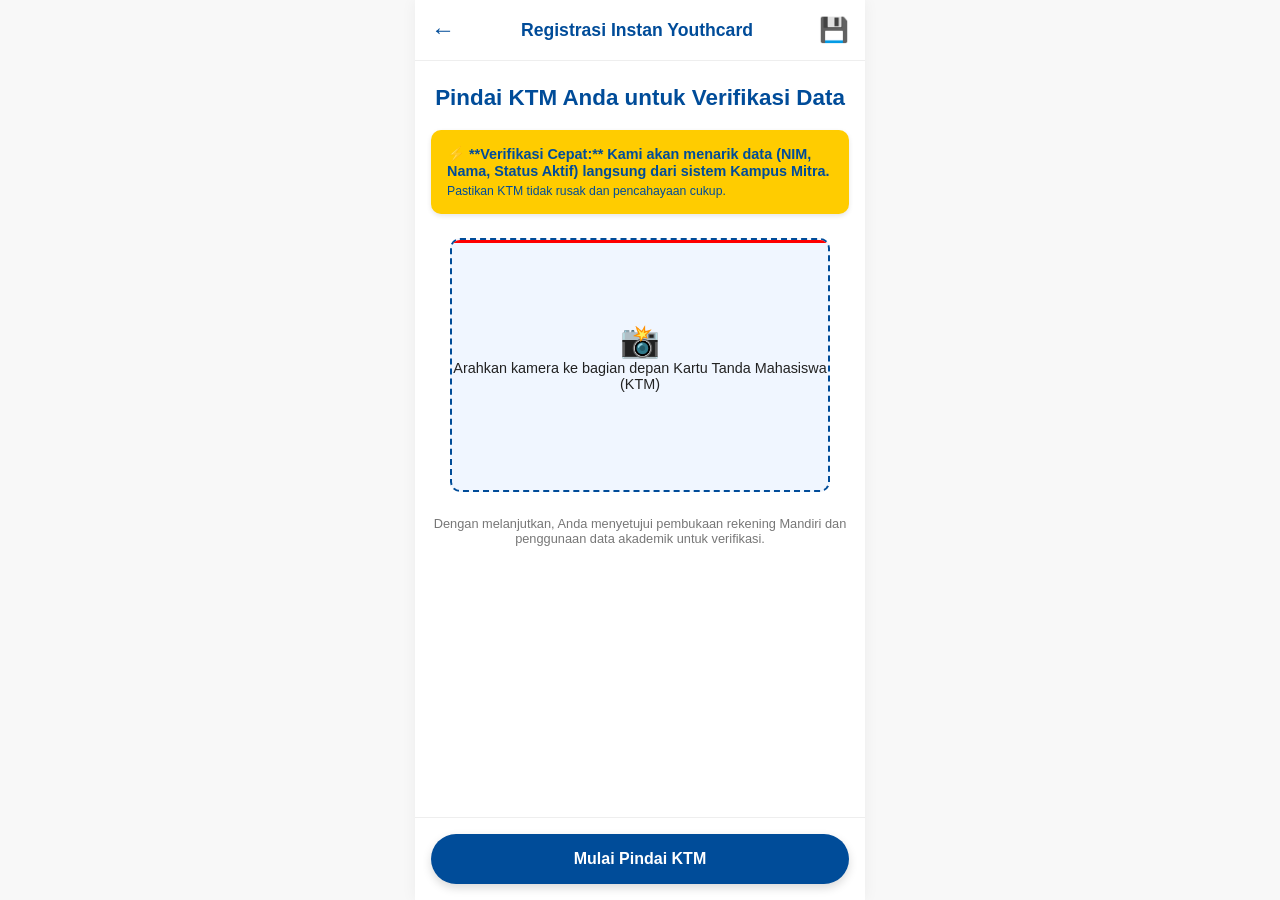
==== commit 4d6de1f0: "dsgfdg" ====
--- a/index.html
+++ b/index.html
@@ -3,202 +3,171 @@
 <head>
     <meta charset="UTF-8">
     <meta name="viewport" content="width=device-width, initial-scale=1.0">
-    <title>Desain Kartu Mandiri Youthcard - Luxury</title>
+    <title>Registrasi Instan - Scan KTM</title>
     <style>
+        /* === TEMA & FONT === */
         :root {
-            --mandiri-blue-deep: #0D1B37; /* Biru Malam/Deep Navy */
-            --mandiri-blue-accent: #1C335E;
-            --mandiri-gold: #FFD700; /* Emas */
-            --text-light: #ffffff;
-            --spacing-m: 20px;
+            --mandiri-blue-dark: #004C99; 
+            --mandiri-blue-light: #79c5ff; 
+            --mandiri-yellow: #FFCC00;
+            --text-dark: #222;
+            --text-secondary: #777;
+            --spacing-m: 16px;
+            --spacing-l: 24px;
+            --border-radius-m: 10px;
         }
 
+        /* === RESET DAN KONTAINER UTAMA === */
         body {
-            font-family: 'Inter', sans-serif;
+            font-family: 'Poppins', sans-serif;
             margin: 0;
-            padding: 50px;
-            background-color: #f0f0f0;
+            padding: 0;
+            background-color: #f8f8f8;
+        }
+        .app-container {
+            max-width: 450px;
+            margin: 0 auto;
+            min-height: 100vh;
+            background-color: white;
+            box-shadow: 0 0 15px rgba(0, 0, 0, 0.05);
             display: flex;
-            justify-content: center;
+            flex-direction: column;
         }
 
-        /* === Kontainer Kartu === */
-        .youthcard-container {
-            width: 400px;
+        /* === HEADER / APP BAR === */
+        .header {
+            background-color: white;
+            padding: var(--spacing-m);
+            display: flex;
+            align-items: center;
+            border-bottom: 1px solid #eee;
+        }
+        .header h1 {
+            font-size: 1.1em;
+            margin: 0;
+            flex-grow: 1;
+            text-align: center;
+            font-weight: 600;
+            color: var(--mandiri-blue-dark);
+        }
+        .header .icon {
+            font-size: 1.5em;
+            cursor: pointer;
+            color: var(--mandiri-blue-dark);
+        }
+
+        /* === CONTENT UTAMA === */
+        .content {
+            padding: var(--spacing-l) var(--spacing-m);
+            flex-grow: 1;
+            text-align: center;
+        }
+
+        /* === SCAN AREA (Visual Kamera) === */
+        .scan-area {
+            width: 90%;
             height: 250px;
-            /* Gradient Kompleks untuk Kedalaman */
-            background: radial-gradient(circle at 100% 100%, var(--mandiri-blue-accent) 0%, var(--mandiri-blue-deep) 70%); 
-            border-radius: 18px;
-            color: var(--text-light);
-            padding: var(--spacing-m);
-            box-shadow: 0 20px 40px rgba(0, 0, 0, 0.6); /* Shadow dalam */
+            margin: var(--spacing-l) auto;
+            border: 2px dashed var(--mandiri-blue-dark);
+            border-radius: var(--border-radius-m);
+            background-color: #f0f6ff; /* Background Biru Muda */
             position: relative;
-            overflow: hidden; /* Menyembunyikan overflow tekstur */
+            display: flex;
+            flex-direction: column;
+            align-items: center;
+            justify-content: center;
+            overflow: hidden;
         }
-        
-        /* === EFEK TEKSTUR MEWAH (Pseudo-element) === */
-        .youthcard-container::before {
-            content: '';
+        .scan-line {
             position: absolute;
             top: 0;
             left: 0;
-            right: 0;
-            bottom: 0;
-            /* Pola Geometris Sangat Halus */
-            background-image: repeating-linear-gradient(45deg, rgba(255, 255, 255, 0.05) 0, rgba(255, 255, 255, 0.05) 1px, transparent 1px, transparent 50%);
-            background-size: 5px 5px;
-            opacity: 0.8;
-            mix-blend-mode: soft-light;
+            width: 100%;
+            height: 3px;
+            background-color: #ff0000; /* Garis scan merah */
+            animation: scanning 2s infinite alternate ease-in-out;
+        }
+        @keyframes scanning {
+            0% { top: 0%; }
+            100% { top: 98%; }
+        }
+        .scan-icon {
+            font-size: 2em;
+            color: var(--mandiri-blue-dark);
+        }
+        .scan-area p {
+            margin-top: var(--spacing-s);
+            font-size: 0.9em;
+            color: var(--text-dark);
         }
 
-        /* === Logo dan Identitas === */
-        .top-info {
-            display: flex;
-            justify-content: space-between;
-            align-items: center;
-            margin-bottom: 10px;
-            position: relative; /* Agar di atas tekstur */
-            z-index: 2;
+        /* === INFO VERIFIKASI === */
+        .info-verifikasi {
+            background-color: var(--mandiri-yellow);
+            padding: var(--spacing-m);
+            border-radius: var(--border-radius-m);
+            margin-bottom: var(--spacing-l);
+            color: var(--mandiri-blue-dark);
+            font-weight: 600;
+            font-size: 0.9em;
+            text-align: left;
+            box-shadow: 0 2px 5px rgba(0, 0, 0, 0.1);
         }
-        .logo-section {
-             display: flex;
-             align-items: center;
+        .info-verifikasi span {
+            display: block;
+            margin-top: 5px;
+            font-weight: 400;
+            font-size: 0.85em;
         }
-        .logo-mandiri {
-            font-size: 1.5em;
-            font-weight: 900;
-            color: var(--mandiri-gold); /* Logo Emas */
-            letter-spacing: -0.5px;
-            text-shadow: 0 0 5px rgba(255, 215, 0, 0.5); /* Efek cahaya emas */
-            margin-right: 5px;
+        
+        /* === TOMBOL UTAMA === */
+        .footer-button {
+            padding: var(--spacing-m);
+            border-top: 1px solid #eee;
+            background-color: white;
         }
-        .logo-kampus {
-            font-size: 0.8em;
-            font-weight: 300;
-            opacity: 0.8;
+        .btn-submit {
+            display: block;
+            width: 100%;
+            padding: var(--spacing-m);
+            background-color: var(--mandiri-blue-dark);
+            color: white;
+            border: none;
+            border-radius: 50px;
+            font-size: 1em;
+            font-weight: 600;
+            cursor: pointer;
+            box-shadow: 0 4px 10px rgba(0, 0, 0, 0.15);
         }
-        .chip-section {
-            display: flex;
-            align-items: center;
-            justify-content: flex-end;
-        }
-        .chip {
-            width: 45px;
-            height: 35px;
-            background: linear-gradient(135deg, #ffd700, #c0a000); /* Chip Emas */
-            border-radius: 8px;
-            box-shadow: 0 2px 5px rgba(0, 0, 0, 0.5);
-        }
-        .type-badge {
-            font-size: 0.7em;
-            background-color: var(--mandiri-gold);
-            color: var(--mandiri-blue-deep);
-            padding: 3px 10px;
-            border-radius: 15px;
-            font-weight: bold;
-            margin-left: 10px;
-        }
-
-        /* === Nomor dan Data KTM === */
-        .card-data-area {
-            margin-top: 15px;
-            position: relative;
-            z-index: 2;
-        }
-        .card-number {
-            font-family: 'Roboto Mono', monospace;
-            font-size: 1.6em;
-            letter-spacing: 4px;
-            margin-bottom: 10px;
-            opacity: 0.95;
-            font-weight: 500;
-            text-shadow: 1px 1px 2px rgba(0, 0, 0, 0.5);
-        }
-        .ktm-info {
-            font-size: 0.9em;
-            margin-bottom: 25px;
-            display: flex;
-            justify-content: space-between;
-            opacity: 0.9;
-        }
-        .ktm-label {
-            font-weight: 300;
-            opacity: 0.7;
-            font-size: 0.7em;
-        }
-
-        /* === Nama Pemilik dan Tipe Kartu === */
-        .card-holder-area {
-            display: flex;
-            justify-content: space-between;
-            align-items: flex-end;
-            font-size: 0.9em;
-            position: relative;
-            z-index: 2;
-        }
-        .card-holder-name {
-            font-weight: 600;
-            text-transform: uppercase;
-            font-size: 1.1em;
-            letter-spacing: 0.5px;
-        }
-        .valid-thru {
-            font-size: 0.8em;
-            text-align: right;
-        }
-        .card-brand {
-            font-size: 1.8em;
-            font-weight: 900;
-            color: var(--mandiri-gold);
-            text-shadow: 0 0 8px rgba(255, 215, 0, 0.6); 
-        }
-
     </style>
 </head>
 <body>
-    <div class="youthcard-container">
-        <div class="top-info">
-            <div class="logo-section">
-                <span class="logo-mandiri">MANDIRI</span>
-                <span class="logo-kampus">| Youthcard</span>
+    <div class="app-container">
+        <div class="header">
+            <span class="icon">&#x2190;</span> <h1>Registrasi Instan Youthcard</h1>
+            <span class="icon">&#x1F4BE;</span> </div>
+
+        <div class="content">
+            <h2 style="font-size: 1.4em; margin-top: 0; color: var(--mandiri-blue-dark);">Pindai KTM Anda untuk Verifikasi Data</h2>
+            
+            <div class="info-verifikasi">
+                &#x26A1; **Verifikasi Cepat:** Kami akan menarik data (NIM, Nama, Status Aktif) langsung dari sistem Kampus Mitra.
+                <span>Pastikan KTM tidak rusak dan pencahayaan cukup.</span>
             </div>
-            <div class="chip-section">
-                 <div class="type-badge">KTM DEBIT</div>
+
+            <div class="scan-area">
+                <div class="scan-line"></div>
+                <span class="scan-icon">&#x1F4F8;</span> <p>Arahkan kamera ke bagian depan Kartu Tanda Mahasiswa (KTM)</p>
             </div>
-        </div>
-        
-        <div style="display: flex; justify-content: space-between; align-items: center; margin-bottom: 15px;">
-             <div class="chip"></div>
-             <div class="card-brand">VISA</div> </div>
-
-        <div class="card-data-area">
-            <div class="card-number">
-                4567 12** **** 5678
-            </div>
-        </div>
-        
-        <div class="ktm-info">
-            <div>
-                <div class="ktm-label">NIM (Nomor Induk Mahasiswa)</div>
-                <div>211402001</div>
-            </div>
-             <div>
-                <div class="ktm-label">Kampus Mitra</div>
-                <div>UNIV. SUMUT (USU)</div>
-            </div>
+            
+            <p style="font-size: 0.8em; color: var(--text-secondary); margin-top: var(--spacing-l);">
+                Dengan melanjutkan, Anda menyetujui pembukaan rekening Mandiri dan penggunaan data akademik untuk verifikasi.
+            </p>
         </div>
 
-
-        <div class="card-holder-area">
-            <div>
-                <div class="card-holder-name">HARTANTA DWI PUTRA</div>
-            </div>
-            <div class="valid-thru">
-                <div style="font-size: 0.7em; opacity: 0.7;">VALID THRU</div>
-                <div style="font-weight: 500;">09 / 28</div>
-            </div>
+        <div class="footer-button">
+            <button class="btn-submit">Mulai Pindai KTM</button>
         </div>
-        
     </div>
 </body>
 </html>
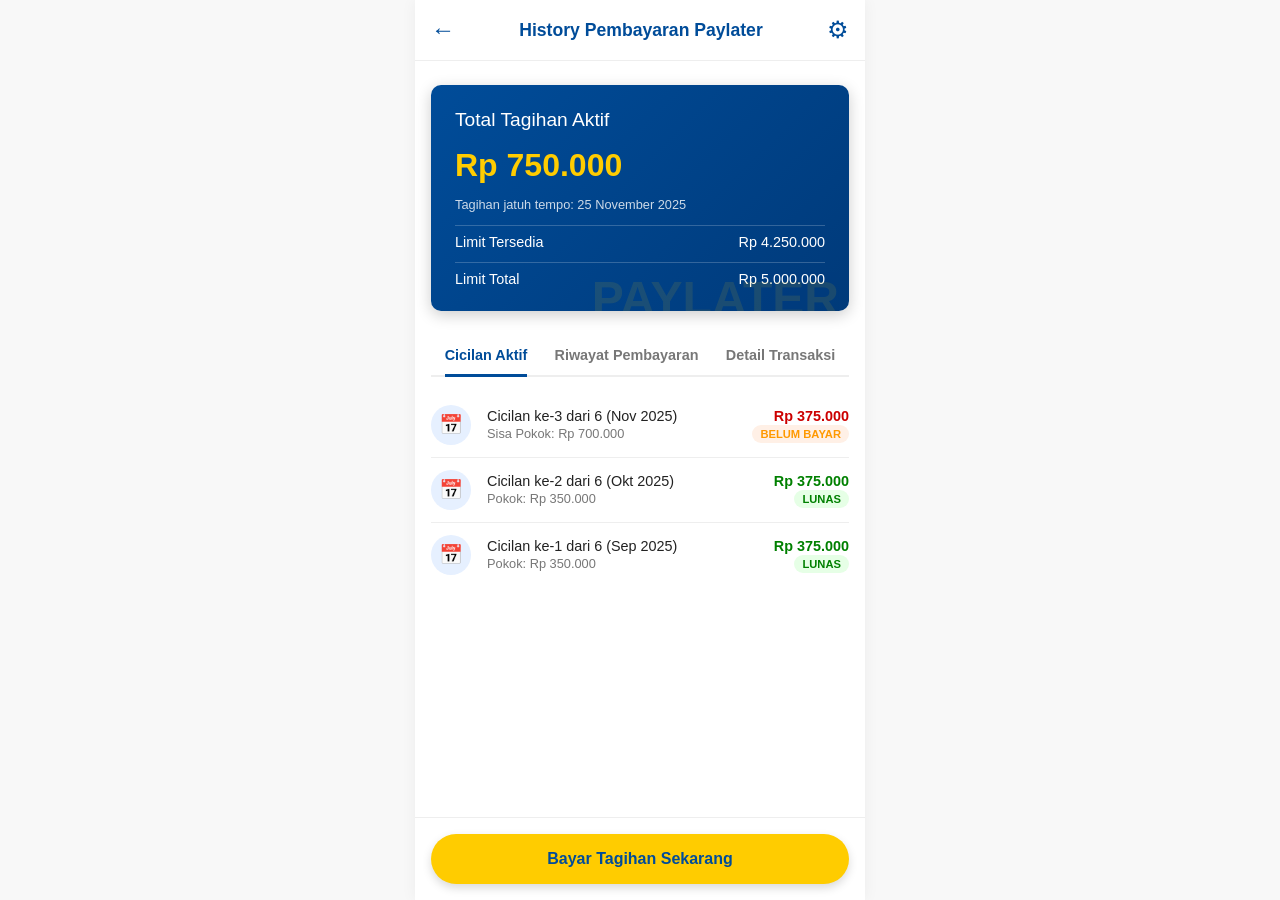
==== commit 922943d5: "dgdfhg" ====
--- a/index.html
+++ b/index.html
@@ -3,7 +3,7 @@
 <head>
     <meta charset="UTF-8">
     <meta name="viewport" content="width=device-width, initial-scale=1.0">
-    <title>Registrasi Instan - Scan KTM</title>
+    <title>History Livin' Paylater</title>
     <style>
         /* === TEMA & FONT === */
         :root {
@@ -12,6 +12,8 @@
             --mandiri-yellow: #FFCC00;
             --text-dark: #222;
             --text-secondary: #777;
+            --spacing-xs: 8px;
+            --spacing-s: 12px;
             --spacing-m: 16px;
             --spacing-l: 24px;
             --border-radius-m: 10px;
@@ -41,6 +43,9 @@
             display: flex;
             align-items: center;
             border-bottom: 1px solid #eee;
+            position: sticky;
+            top: 0;
+            z-index: 50;
         }
         .header h1 {
             font-size: 1.1em;
@@ -60,78 +65,150 @@
         .content {
             padding: var(--spacing-l) var(--spacing-m);
             flex-grow: 1;
-            text-align: center;
-        }
-
-        /* === SCAN AREA (Visual Kamera) === */
-        .scan-area {
-            width: 90%;
-            height: 250px;
-            margin: var(--spacing-l) auto;
-            border: 2px dashed var(--mandiri-blue-dark);
+        }
+
+        /* === RINGKASAN PAYLATER (WIDGET BESAR) === */
+        .summary-card {
+            background: linear-gradient(135deg, var(--mandiri-blue-dark), #003a7a);
+            color: white;
+            padding: var(--spacing-l);
             border-radius: var(--border-radius-m);
-            background-color: #f0f6ff; /* Background Biru Muda */
+            margin-bottom: var(--spacing-l);
+            box-shadow: 0 4px 15px rgba(0, 0, 0, 0.2);
             position: relative;
-            display: flex;
-            flex-direction: column;
-            align-items: center;
-            justify-content: center;
             overflow: hidden;
         }
-        .scan-line {
+        .summary-card::after {
+            content: "PAYLATER";
             position: absolute;
-            top: 0;
+            bottom: -15px;
+            right: 10px;
+            font-size: 3em;
+            font-weight: 900;
+            opacity: 0.1;
+            color: var(--mandiri-yellow);
+        }
+        .summary-card h2 {
+            font-size: 1.2em;
+            margin-top: 0;
+            font-weight: 500;
+        }
+        .summary-card strong {
+            display: block;
+            font-size: 2em;
+            margin-bottom: var(--spacing-s);
+            color: var(--mandiri-yellow);
+        }
+        .summary-row {
+            display: flex;
+            justify-content: space-between;
+            font-size: 0.9em;
+            margin-top: var(--spacing-s);
+            padding-top: var(--spacing-xs);
+            border-top: 1px solid rgba(255, 255, 255, 0.2);
+        }
+
+        /* === TAB NAVIGASI HISTORY === */
+        .history-tabs {
+            display: flex;
+            justify-content: space-around;
+            margin-bottom: var(--spacing-m);
+            border-bottom: 2px solid #eee;
+        }
+        .history-tab-item {
+            padding: var(--spacing-s) 0;
+            font-size: 0.9em;
+            color: var(--text-secondary);
+            font-weight: 600;
+            cursor: pointer;
+            position: relative;
+        }
+        .history-tab-item.active {
+            color: var(--mandiri-blue-dark);
+        }
+        .history-tab-item.active::after {
+            content: '';
+            position: absolute;
+            bottom: -2px;
             left: 0;
             width: 100%;
             height: 3px;
-            background-color: #ff0000; /* Garis scan merah */
-            animation: scanning 2s infinite alternate ease-in-out;
-        }
-        @keyframes scanning {
-            0% { top: 0%; }
-            100% { top: 98%; }
-        }
-        .scan-icon {
-            font-size: 2em;
-            color: var(--mandiri-blue-dark);
-        }
-        .scan-area p {
-            margin-top: var(--spacing-s);
+            background-color: var(--mandiri-blue-dark);
+        }
+
+        /* === DAFTAR TRANSAKSI/CICILAN === */
+        .transaction-list {
+            list-style: none;
+            padding: 0;
+        }
+        .transaction-item {
+            display: flex;
+            justify-content: space-between;
+            align-items: center;
+            padding: var(--spacing-s) 0;
+            border-bottom: 1px solid #eee;
+        }
+        .transaction-item:last-child {
+            border-bottom: none;
+        }
+        .trans-details {
+            display: flex;
+            align-items: center;
+            gap: var(--spacing-m);
+        }
+        .trans-icon-circle {
+            width: 40px;
+            height: 40px;
+            border-radius: 50%;
+            background-color: #e6f0ff;
+            line-height: 40px;
+            text-align: center;
+            font-size: 1.2em;
+            color: var(--mandiri-blue-dark);
+        }
+        .trans-description p {
+            margin: 0;
             font-size: 0.9em;
             color: var(--text-dark);
-        }
-
-        /* === INFO VERIFIKASI === */
-        .info-verifikasi {
-            background-color: var(--mandiri-yellow);
-            padding: var(--spacing-m);
+            font-weight: 500;
+        }
+        .trans-description small {
+            font-size: 0.8em;
+            color: var(--text-secondary);
+        }
+        .trans-amount {
+            font-size: 0.9em;
+            font-weight: 700;
+            color: #cc0000; /* Merah untuk pembayaran keluar */
+        }
+        .status-badge {
+            font-size: 0.7em;
+            padding: 3px 8px;
             border-radius: var(--border-radius-m);
-            margin-bottom: var(--spacing-l);
-            color: var(--mandiri-blue-dark);
-            font-weight: 600;
-            font-size: 0.9em;
-            text-align: left;
-            box-shadow: 0 2px 5px rgba(0, 0, 0, 0.1);
-        }
-        .info-verifikasi span {
-            display: block;
-            margin-top: 5px;
-            font-weight: 400;
-            font-size: 0.85em;
-        }
-        
-        /* === TOMBOL UTAMA === */
+            font-weight: bold;
+            margin-top: var(--spacing-xs);
+        }
+        .status-lunas {
+            background-color: #e6ffe6;
+            color: #008000;
+        }
+        .status-tertunda {
+            background-color: #fff0e6;
+            color: #ff9900;
+        }
+
+        /* === FOOTER ACTION === */
         .footer-button {
             padding: var(--spacing-m);
             border-top: 1px solid #eee;
             background-color: white;
         }
-        .btn-submit {
+        .btn-bayar {
             display: block;
             width: 100%;
             padding: var(--spacing-m);
-            background-color: var(--mandiri-blue-dark);
-            color: white;
+            background-color: var(--mandiri-yellow);
+            color: var(--mandiri-blue-dark);
             border: none;
             border-radius: 50px;
             font-size: 1em;
@@ -144,29 +221,78 @@
 <body>
     <div class="app-container">
         <div class="header">
-            <span class="icon">&#x2190;</span> <h1>Registrasi Instan Youthcard</h1>
-            <span class="icon">&#x1F4BE;</span> </div>
+            <span class="icon">&#x2190;</span> 
+            <h1>History Pembayaran Paylater</h1>
+            <span class="icon">&#x2699;</span> 
+        </div>
 
         <div class="content">
-            <h2 style="font-size: 1.4em; margin-top: 0; color: var(--mandiri-blue-dark);">Pindai KTM Anda untuk Verifikasi Data</h2>
-            
-            <div class="info-verifikasi">
-                &#x26A1; **Verifikasi Cepat:** Kami akan menarik data (NIM, Nama, Status Aktif) langsung dari sistem Kampus Mitra.
-                <span>Pastikan KTM tidak rusak dan pencahayaan cukup.</span>
+            <div class="summary-card">
+                <h2>Total Tagihan Aktif</h2>
+                <strong>Rp 750.000</strong>
+                <p style="font-size: 0.8em; opacity: 0.8;">Tagihan jatuh tempo: 25 November 2025</p>
+
+                <div class="summary-row">
+                    <span>Limit Tersedia</span>
+                    <span>Rp 4.250.000</span>
+                </div>
+                <div class="summary-row">
+                    <span>Limit Total</span>
+                    <span>Rp 5.000.000</span>
+                </div>
             </div>
 
-            <div class="scan-area">
-                <div class="scan-line"></div>
-                <span class="scan-icon">&#x1F4F8;</span> <p>Arahkan kamera ke bagian depan Kartu Tanda Mahasiswa (KTM)</p>
+            <div class="history-tabs">
+                <div class="history-tab-item active">Cicilan Aktif</div>
+                <div class="history-tab-item">Riwayat Pembayaran</div>
+                <div class="history-tab-item">Detail Transaksi</div>
             </div>
-            
-            <p style="font-size: 0.8em; color: var(--text-secondary); margin-top: var(--spacing-l);">
-                Dengan melanjutkan, Anda menyetujui pembukaan rekening Mandiri dan penggunaan data akademik untuk verifikasi.
-            </p>
+
+            <ul class="transaction-list">
+                <li class="transaction-item">
+                    <div class="trans-details">
+                        <span class="trans-icon-circle">&#x1F4C5;</span>
+                        <div class="trans-description">
+                            <p>Cicilan ke-3 dari 6 (Nov 2025)</p>
+                            <small>Sisa Pokok: Rp 700.000</small>
+                        </div>
+                    </div>
+                    <div style="text-align: right;">
+                        <div class="trans-amount">Rp 375.000</div>
+                        <span class="status-badge status-tertunda">BELUM BAYAR</span>
+                    </div>
+                </li>
+                 <li class="transaction-item">
+                    <div class="trans-details">
+                        <span class="trans-icon-circle">&#x1F4C5;</span>
+                        <div class="trans-description">
+                            <p>Cicilan ke-2 dari 6 (Okt 2025)</p>
+                            <small>Pokok: Rp 350.000</small>
+                        </div>
+                    </div>
+                    <div style="text-align: right;">
+                        <div class="trans-amount" style="color: #008000;">Rp 375.000</div>
+                        <span class="status-badge status-lunas">LUNAS</span>
+                    </div>
+                </li>
+                 <li class="transaction-item">
+                    <div class="trans-details">
+                        <span class="trans-icon-circle">&#x1F4C5;</span>
+                        <div class="trans-description">
+                            <p>Cicilan ke-1 dari 6 (Sep 2025)</p>
+                            <small>Pokok: Rp 350.000</small>
+                        </div>
+                    </div>
+                    <div style="text-align: right;">
+                        <div class="trans-amount" style="color: #008000;">Rp 375.000</div>
+                        <span class="status-badge status-lunas">LUNAS</span>
+                    </div>
+                </li>
+            </ul>
         </div>
 
         <div class="footer-button">
-            <button class="btn-submit">Mulai Pindai KTM</button>
+            <button class="btn-bayar">Bayar Tagihan Sekarang</button>
         </div>
     </div>
 </body>
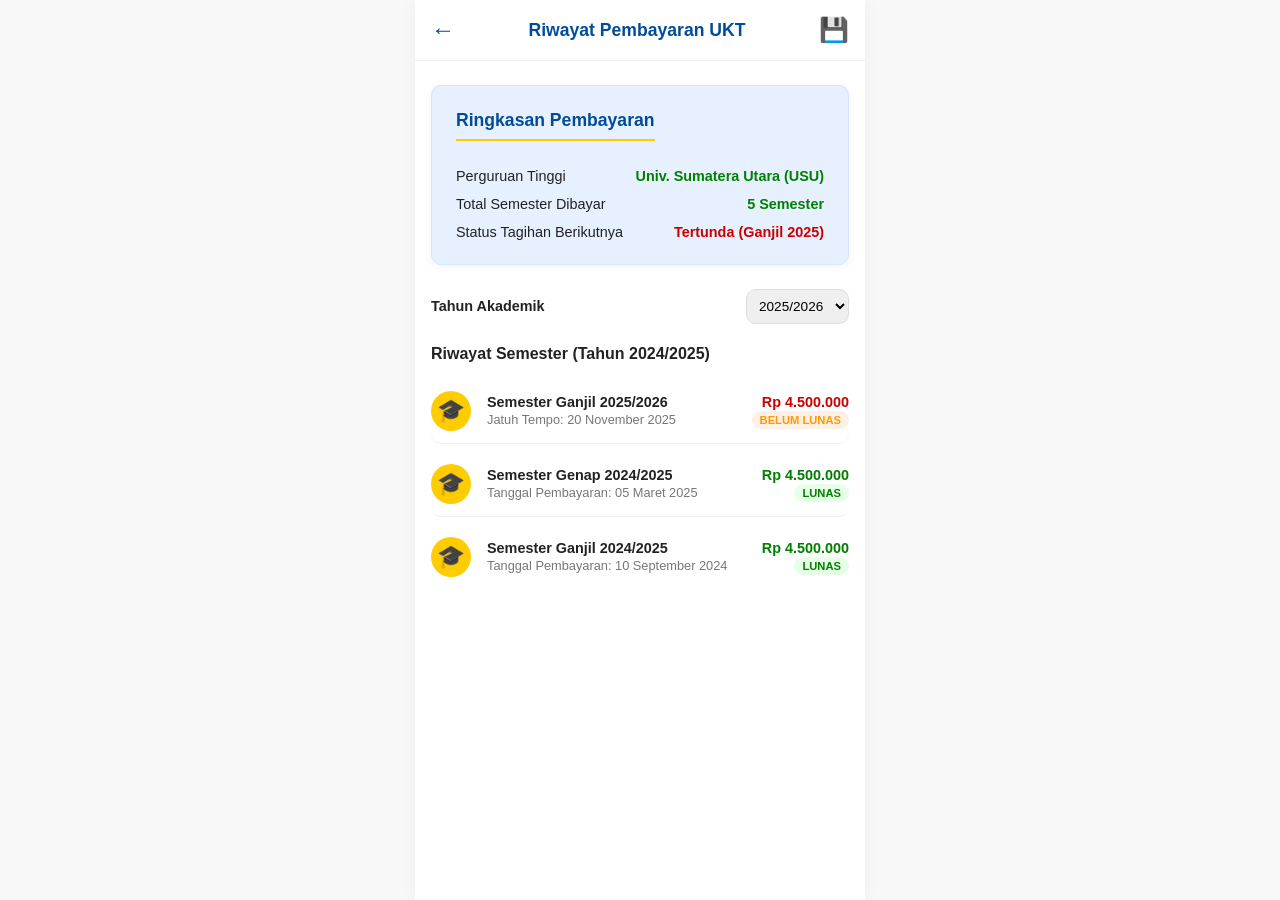
==== commit 58d2a5fa: "dgdfhdfh" ====
--- a/index.html
+++ b/index.html
@@ -3,7 +3,7 @@
 <head>
     <meta charset="UTF-8">
     <meta name="viewport" content="width=device-width, initial-scale=1.0">
-    <title>History Livin' Paylater</title>
+    <title>History Pembayaran UKT</title>
     <style>
         /* === TEMA & FONT === */
         :root {
@@ -67,76 +67,61 @@
             flex-grow: 1;
         }
 
-        /* === RINGKASAN PAYLATER (WIDGET BESAR) === */
-        .summary-card {
-            background: linear-gradient(135deg, var(--mandiri-blue-dark), #003a7a);
-            color: white;
+        /* === RINGKASAN AKADEMIK (WIDGET) === */
+        .academic-summary-card {
+            background-color: #e6f0ff;
+            border: 1px solid #d3e5ff;
             padding: var(--spacing-l);
             border-radius: var(--border-radius-m);
             margin-bottom: var(--spacing-l);
-            box-shadow: 0 4px 15px rgba(0, 0, 0, 0.2);
-            position: relative;
-            overflow: hidden;
-        }
-        .summary-card::after {
-            content: "PAYLATER";
-            position: absolute;
-            bottom: -15px;
-            right: 10px;
-            font-size: 3em;
-            font-weight: 900;
-            opacity: 0.1;
-            color: var(--mandiri-yellow);
-        }
-        .summary-card h2 {
-            font-size: 1.2em;
+            box-shadow: 0 2px 8px rgba(0, 0, 0, 0.05);
+        }
+        .academic-summary-card h2 {
+            font-size: 1.1em;
             margin-top: 0;
-            font-weight: 500;
-        }
-        .summary-card strong {
-            display: block;
-            font-size: 2em;
+            color: var(--mandiri-blue-dark);
+            border-bottom: 2px solid var(--mandiri-yellow);
+            padding-bottom: var(--spacing-xs);
+            display: inline-block;
+        }
+        .summary-row {
+            display: flex;
+            justify-content: space-between;
+            font-size: 0.9em;
+            margin-top: var(--spacing-s);
+            color: var(--text-dark);
+        }
+        .summary-row strong {
+            color: #008000; /* Hijau untuk status baik */
+        }
+
+        /* === FILTER DAN SORTING === */
+        .filter-section {
+            display: flex;
+            justify-content: space-between;
+            align-items: center;
+            margin-bottom: var(--spacing-m);
+        }
+        .filter-section select {
+            padding: 8px;
+            border: 1px solid #ddd;
+            border-radius: var(--border-radius-m);
+            font-size: 0.85em;
+        }
+        .filter-section label {
+            font-size: 0.9em;
+            color: var(--text-dark);
+            font-weight: 600;
+        }
+
+
+        /* === DAFTAR TRANSAKSI UKT === */
+        .section-title {
+            font-size: 1em;
+            color: var(--text-dark);
+            font-weight: 600;
             margin-bottom: var(--spacing-s);
-            color: var(--mandiri-yellow);
-        }
-        .summary-row {
-            display: flex;
-            justify-content: space-between;
-            font-size: 0.9em;
-            margin-top: var(--spacing-s);
-            padding-top: var(--spacing-xs);
-            border-top: 1px solid rgba(255, 255, 255, 0.2);
-        }
-
-        /* === TAB NAVIGASI HISTORY === */
-        .history-tabs {
-            display: flex;
-            justify-content: space-around;
-            margin-bottom: var(--spacing-m);
-            border-bottom: 2px solid #eee;
-        }
-        .history-tab-item {
-            padding: var(--spacing-s) 0;
-            font-size: 0.9em;
-            color: var(--text-secondary);
-            font-weight: 600;
-            cursor: pointer;
-            position: relative;
-        }
-        .history-tab-item.active {
-            color: var(--mandiri-blue-dark);
-        }
-        .history-tab-item.active::after {
-            content: '';
-            position: absolute;
-            bottom: -2px;
-            left: 0;
-            width: 100%;
-            height: 3px;
-            background-color: var(--mandiri-blue-dark);
-        }
-
-        /* === DAFTAR TRANSAKSI/CICILAN === */
+        }
         .transaction-list {
             list-style: none;
             padding: 0;
@@ -147,6 +132,9 @@
             align-items: center;
             padding: var(--spacing-s) 0;
             border-bottom: 1px solid #eee;
+            margin-bottom: var(--spacing-xs);
+            background-color: white;
+            border-radius: var(--border-radius-m);
         }
         .transaction-item:last-child {
             border-bottom: none;
@@ -160,26 +148,29 @@
             width: 40px;
             height: 40px;
             border-radius: 50%;
-            background-color: #e6f0ff;
+            background-color: var(--mandiri-yellow); /* Ikon Pembayaran UKT */
             line-height: 40px;
             text-align: center;
-            font-size: 1.2em;
+            font-size: 1.4em;
             color: var(--mandiri-blue-dark);
         }
         .trans-description p {
             margin: 0;
             font-size: 0.9em;
             color: var(--text-dark);
-            font-weight: 500;
+            font-weight: 600;
         }
         .trans-description small {
             font-size: 0.8em;
             color: var(--text-secondary);
         }
+        .trans-amount-area {
+            text-align: right;
+        }
         .trans-amount {
             font-size: 0.9em;
             font-weight: 700;
-            color: #cc0000; /* Merah untuk pembayaran keluar */
+            color: var(--mandiri-blue-dark); 
         }
         .status-badge {
             font-size: 0.7em;
@@ -197,102 +188,84 @@
             color: #ff9900;
         }
 
-        /* === FOOTER ACTION === */
-        .footer-button {
-            padding: var(--spacing-m);
-            border-top: 1px solid #eee;
-            background-color: white;
-        }
-        .btn-bayar {
-            display: block;
-            width: 100%;
-            padding: var(--spacing-m);
-            background-color: var(--mandiri-yellow);
-            color: var(--mandiri-blue-dark);
-            border: none;
-            border-radius: 50px;
-            font-size: 1em;
-            font-weight: 600;
-            cursor: pointer;
-            box-shadow: 0 4px 10px rgba(0, 0, 0, 0.15);
-        }
     </style>
 </head>
 <body>
     <div class="app-container">
         <div class="header">
             <span class="icon">&#x2190;</span> 
-            <h1>History Pembayaran Paylater</h1>
-            <span class="icon">&#x2699;</span> 
+            <h1>Riwayat Pembayaran UKT</h1>
+            <span class="icon">&#x1F4BE;</span> 
         </div>
 
         <div class="content">
-            <div class="summary-card">
-                <h2>Total Tagihan Aktif</h2>
-                <strong>Rp 750.000</strong>
-                <p style="font-size: 0.8em; opacity: 0.8;">Tagihan jatuh tempo: 25 November 2025</p>
-
+            <div class="academic-summary-card">
+                <h2>Ringkasan Pembayaran</h2>
                 <div class="summary-row">
-                    <span>Limit Tersedia</span>
-                    <span>Rp 4.250.000</span>
+                    <span>Perguruan Tinggi</span>
+                    <strong>Univ. Sumatera Utara (USU)</strong>
                 </div>
                 <div class="summary-row">
-                    <span>Limit Total</span>
-                    <span>Rp 5.000.000</span>
+                    <span>Total Semester Dibayar</span>
+                    <strong>5 Semester</strong>
+                </div>
+                <div class="summary-row">
+                    <span>Status Tagihan Berikutnya</span>
+                    <strong style="color: #cc0000;">Tertunda (Ganjil 2025)</strong>
                 </div>
             </div>
 
-            <div class="history-tabs">
-                <div class="history-tab-item active">Cicilan Aktif</div>
-                <div class="history-tab-item">Riwayat Pembayaran</div>
-                <div class="history-tab-item">Detail Transaksi</div>
+            <div class="filter-section">
+                <label>Tahun Akademik</label>
+                <select>
+                    <option>2025/2026</option>
+                    <option>2024/2025</option>
+                    <option>2023/2024</option>
+                </select>
             </div>
 
+            <h4 class="section-title">Riwayat Semester (Tahun 2024/2025)</h4>
             <ul class="transaction-list">
                 <li class="transaction-item">
                     <div class="trans-details">
-                        <span class="trans-icon-circle">&#x1F4C5;</span>
+                        <span class="trans-icon-circle">&#x1F393;</span>
                         <div class="trans-description">
-                            <p>Cicilan ke-3 dari 6 (Nov 2025)</p>
-                            <small>Sisa Pokok: Rp 700.000</small>
+                            <p>Semester Ganjil 2025/2026</p>
+                            <small>Jatuh Tempo: 20 November 2025</small>
                         </div>
                     </div>
-                    <div style="text-align: right;">
-                        <div class="trans-amount">Rp 375.000</div>
-                        <span class="status-badge status-tertunda">BELUM BAYAR</span>
+                    <div class="trans-amount-area">
+                        <div class="trans-amount" style="color: #cc0000;">Rp 4.500.000</div>
+                        <span class="status-badge status-tertunda">BELUM LUNAS</span>
                     </div>
                 </li>
                  <li class="transaction-item">
                     <div class="trans-details">
-                        <span class="trans-icon-circle">&#x1F4C5;</span>
+                        <span class="trans-icon-circle">&#x1F393;</span>
                         <div class="trans-description">
-                            <p>Cicilan ke-2 dari 6 (Okt 2025)</p>
-                            <small>Pokok: Rp 350.000</small>
+                            <p>Semester Genap 2024/2025</p>
+                            <small>Tanggal Pembayaran: 05 Maret 2025</small>
                         </div>
                     </div>
-                    <div style="text-align: right;">
-                        <div class="trans-amount" style="color: #008000;">Rp 375.000</div>
+                    <div class="trans-amount-area">
+                        <div class="trans-amount" style="color: #008000;">Rp 4.500.000</div>
                         <span class="status-badge status-lunas">LUNAS</span>
                     </div>
                 </li>
                  <li class="transaction-item">
                     <div class="trans-details">
-                        <span class="trans-icon-circle">&#x1F4C5;</span>
+                        <span class="trans-icon-circle">&#x1F393;</span>
                         <div class="trans-description">
-                            <p>Cicilan ke-1 dari 6 (Sep 2025)</p>
-                            <small>Pokok: Rp 350.000</small>
+                            <p>Semester Ganjil 2024/2025</p>
+                            <small>Tanggal Pembayaran: 10 September 2024</small>
                         </div>
                     </div>
-                    <div style="text-align: right;">
-                        <div class="trans-amount" style="color: #008000;">Rp 375.000</div>
+                    <div class="trans-amount-area">
+                        <div class="trans-amount" style="color: #008000;">Rp 4.500.000</div>
                         <span class="status-badge status-lunas">LUNAS</span>
                     </div>
                 </li>
             </ul>
-        </div>
-
-        <div class="footer-button">
-            <button class="btn-bayar">Bayar Tagihan Sekarang</button>
         </div>
     </div>
 </body>
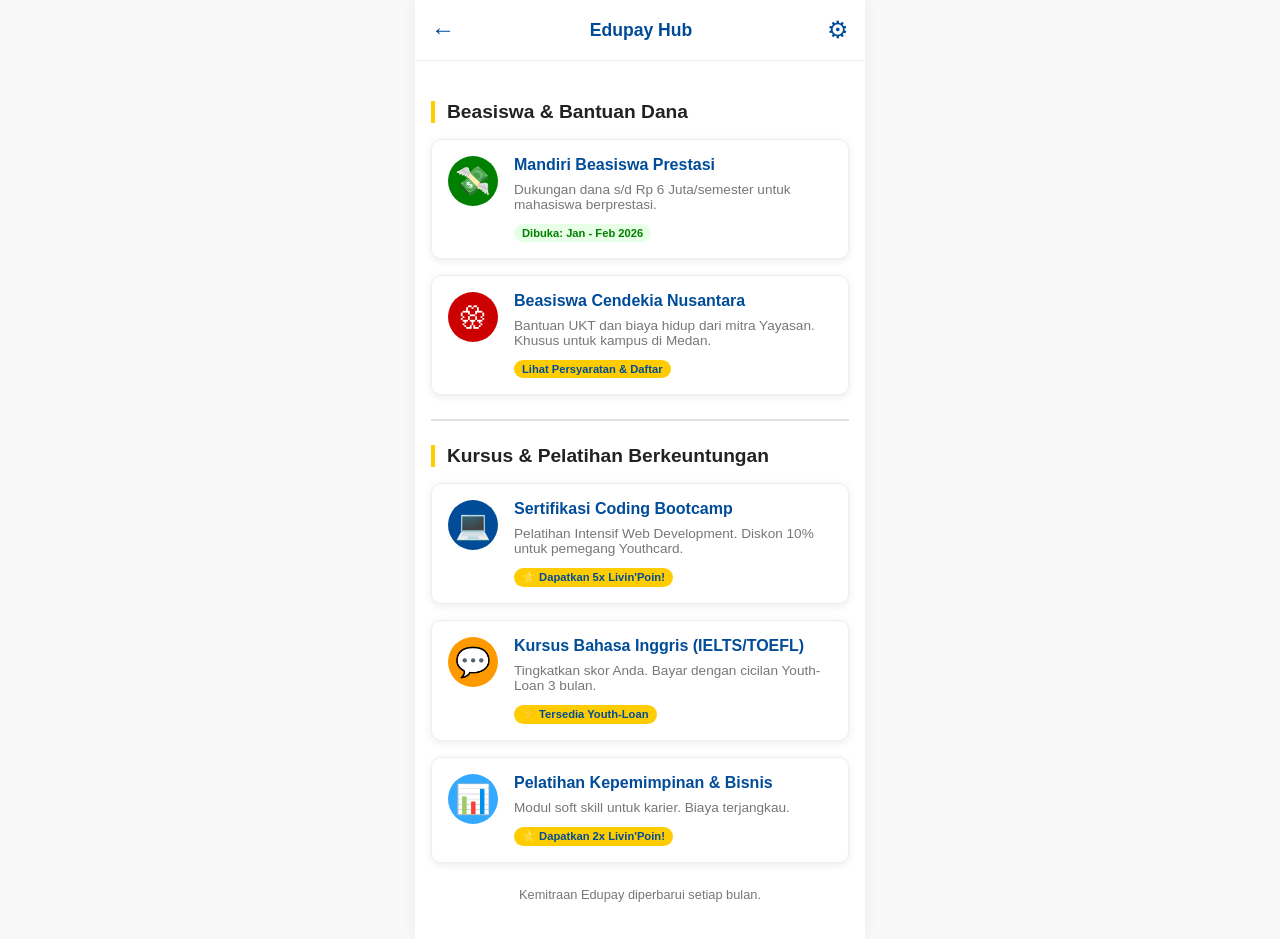
==== commit 39b03a7c: "vcbfg" ====
--- a/index.html
+++ b/index.html
@@ -3,12 +3,11 @@
 <head>
     <meta charset="UTF-8">
     <meta name="viewport" content="width=device-width, initial-scale=1.0">
-    <title>History Pembayaran UKT</title>
+    <title>Mandiri Edupay Hub</title>
     <style>
         /* === TEMA & FONT === */
         :root {
             --mandiri-blue-dark: #004C99; 
-            --mandiri-blue-light: #79c5ff; 
             --mandiri-yellow: #FFCC00;
             --text-dark: #222;
             --text-secondary: #777;
@@ -67,205 +66,140 @@
             flex-grow: 1;
         }
 
-        /* === RINGKASAN AKADEMIK (WIDGET) === */
-        .academic-summary-card {
-            background-color: #e6f0ff;
-            border: 1px solid #d3e5ff;
-            padding: var(--spacing-l);
+        /* === SECTION STYLE === */
+        .section-title {
+            font-size: 1.2em;
+            color: var(--text-dark);
+            font-weight: 700;
+            margin-bottom: var(--spacing-m);
+            border-left: 4px solid var(--mandiri-yellow);
+            padding-left: var(--spacing-s);
+        }
+
+        /* === CARD ITEM STYLE (Beasiswa & Kursus) === */
+        .academic-card {
+            background-color: #ffffff;
             border-radius: var(--border-radius-m);
-            margin-bottom: var(--spacing-l);
-            box-shadow: 0 2px 8px rgba(0, 0, 0, 0.05);
-        }
-        .academic-summary-card h2 {
-            font-size: 1.1em;
-            margin-top: 0;
-            color: var(--mandiri-blue-dark);
-            border-bottom: 2px solid var(--mandiri-yellow);
-            padding-bottom: var(--spacing-xs);
+            padding: var(--spacing-m);
+            margin-bottom: var(--spacing-m);
+            box-shadow: 0 2px 8px rgba(0, 0, 0, 0.08);
+            display: flex;
+            gap: var(--spacing-m);
+            border: 1px solid #eee;
+            cursor: pointer;
+            transition: transform 0.2s;
+        }
+        .academic-card:hover {
+             transform: translateY(-2px);
+             box-shadow: 0 4px 12px rgba(0, 0, 0, 0.1);
+        }
+        .card-icon {
+            width: 50px;
+            height: 50px;
+            border-radius: 50%;
+            background-color: var(--mandiri-blue-dark);
+            text-align: center;
+            line-height: 50px;
+            font-size: 1.8em;
+            color: white;
+            flex-shrink: 0;
+        }
+        .card-details h4 {
+            margin: 0 0 var(--spacing-xs) 0;
+            font-size: 1em;
+            color: var(--mandiri-blue-dark);
+        }
+        .card-details p {
+            margin: 0;
+            font-size: 0.85em;
+            color: var(--text-secondary);
+        }
+        .benefit-tag {
+            background-color: var(--mandiri-yellow);
+            color: var(--mandiri-blue-dark);
+            padding: 3px 8px;
+            border-radius: 15px;
+            font-size: 0.7em;
+            font-weight: bold;
+            margin-top: var(--spacing-s);
             display: inline-block;
         }
-        .summary-row {
-            display: flex;
-            justify-content: space-between;
-            font-size: 0.9em;
-            margin-top: var(--spacing-s);
-            color: var(--text-dark);
-        }
-        .summary-row strong {
-            color: #008000; /* Hijau untuk status baik */
-        }
-
-        /* === FILTER DAN SORTING === */
-        .filter-section {
-            display: flex;
-            justify-content: space-between;
-            align-items: center;
-            margin-bottom: var(--spacing-m);
-        }
-        .filter-section select {
-            padding: 8px;
-            border: 1px solid #ddd;
-            border-radius: var(--border-radius-m);
-            font-size: 0.85em;
-        }
-        .filter-section label {
-            font-size: 0.9em;
-            color: var(--text-dark);
-            font-weight: 600;
-        }
-
-
-        /* === DAFTAR TRANSAKSI UKT === */
-        .section-title {
-            font-size: 1em;
-            color: var(--text-dark);
-            font-weight: 600;
-            margin-bottom: var(--spacing-s);
-        }
-        .transaction-list {
-            list-style: none;
-            padding: 0;
-        }
-        .transaction-item {
-            display: flex;
-            justify-content: space-between;
-            align-items: center;
-            padding: var(--spacing-s) 0;
-            border-bottom: 1px solid #eee;
-            margin-bottom: var(--spacing-xs);
-            background-color: white;
-            border-radius: var(--border-radius-m);
-        }
-        .transaction-item:last-child {
-            border-bottom: none;
-        }
-        .trans-details {
-            display: flex;
-            align-items: center;
-            gap: var(--spacing-m);
-        }
-        .trans-icon-circle {
-            width: 40px;
-            height: 40px;
-            border-radius: 50%;
-            background-color: var(--mandiri-yellow); /* Ikon Pembayaran UKT */
-            line-height: 40px;
-            text-align: center;
-            font-size: 1.4em;
-            color: var(--mandiri-blue-dark);
-        }
-        .trans-description p {
-            margin: 0;
-            font-size: 0.9em;
-            color: var(--text-dark);
-            font-weight: 600;
-        }
-        .trans-description small {
-            font-size: 0.8em;
-            color: var(--text-secondary);
-        }
-        .trans-amount-area {
-            text-align: right;
-        }
-        .trans-amount {
-            font-size: 0.9em;
-            font-weight: 700;
-            color: var(--mandiri-blue-dark); 
-        }
-        .status-badge {
-            font-size: 0.7em;
-            padding: 3px 8px;
-            border-radius: var(--border-radius-m);
-            font-weight: bold;
-            margin-top: var(--spacing-xs);
-        }
-        .status-lunas {
-            background-color: #e6ffe6;
-            color: #008000;
-        }
-        .status-tertunda {
-            background-color: #fff0e6;
-            color: #ff9900;
-        }
-
+
+        /* === Divider Tambahan === */
+        .divider {
+            height: 2px;
+            background-color: #e0e0e0;
+            margin: var(--spacing-l) 0;
+        }
     </style>
 </head>
 <body>
     <div class="app-container">
         <div class="header">
             <span class="icon">&#x2190;</span> 
-            <h1>Riwayat Pembayaran UKT</h1>
-            <span class="icon">&#x1F4BE;</span> 
+            <h1>Edupay Hub</h1>
+            <span class="icon">&#x2699;</span> 
         </div>
 
         <div class="content">
-            <div class="academic-summary-card">
-                <h2>Ringkasan Pembayaran</h2>
-                <div class="summary-row">
-                    <span>Perguruan Tinggi</span>
-                    <strong>Univ. Sumatera Utara (USU)</strong>
-                </div>
-                <div class="summary-row">
-                    <span>Total Semester Dibayar</span>
-                    <strong>5 Semester</strong>
-                </div>
-                <div class="summary-row">
-                    <span>Status Tagihan Berikutnya</span>
-                    <strong style="color: #cc0000;">Tertunda (Ganjil 2025)</strong>
+            <div class="section-beasiswa">
+                <h2 class="section-title">Beasiswa & Bantuan Dana</h2>
+                
+                <div class="academic-card">
+                    <div class="card-icon" style="background-color: #008000;">&#x1F4B8;</div>
+                    <div class="card-details">
+                        <h4>Mandiri Beasiswa Prestasi</h4>
+                        <p>Dukungan dana s/d Rp 6 Juta/semester untuk mahasiswa berprestasi.</p>
+                        <span class="benefit-tag" style="background-color: #e6ffe6; color: #008000;">Dibuka: Jan - Feb 2026</span>
+                    </div>
+                </div>
+
+                <div class="academic-card">
+                    <div class="card-icon" style="background-color: #cc0000;">&#x1F3F5;</div>
+                    <div class="card-details">
+                        <h4>Beasiswa Cendekia Nusantara</h4>
+                        <p>Bantuan UKT dan biaya hidup dari mitra Yayasan. Khusus untuk kampus di Medan.</p>
+                        <span class="benefit-tag">Lihat Persyaratan & Daftar</span>
+                    </div>
                 </div>
             </div>
 
-            <div class="filter-section">
-                <label>Tahun Akademik</label>
-                <select>
-                    <option>2025/2026</option>
-                    <option>2024/2025</option>
-                    <option>2023/2024</option>
-                </select>
+            <div class="divider"></div>
+
+            <div class="section-kursus">
+                <h2 class="section-title">Kursus & Pelatihan Berkeuntungan</h2>
+
+                <div class="academic-card">
+                    <div class="card-icon">&#x1F4BB;</div>
+                    <div class="card-details">
+                        <h4>Sertifikasi Coding Bootcamp</h4>
+                        <p>Pelatihan Intensif Web Development. Diskon 10% untuk pemegang Youthcard.</p>
+                        <span class="benefit-tag">&#x2B50; Dapatkan 5x Livin'Poin!</span>
+                    </div>
+                </div>
+
+                <div class="academic-card">
+                    <div class="card-icon" style="background-color: #ff9900;">&#x1F4AC;</div>
+                    <div class="card-details">
+                        <h4>Kursus Bahasa Inggris (IELTS/TOEFL)</h4>
+                        <p>Tingkatkan skor Anda. Bayar dengan cicilan Youth-Loan 3 bulan.</p>
+                        <span class="benefit-tag">&#x26A1; Tersedia Youth-Loan</span>
+                    </div>
+                </div>
+                
+                <div class="academic-card">
+                    <div class="card-icon" style="background-color: #33aaff;">&#x1F4CA;</div>
+                    <div class="card-details">
+                        <h4>Pelatihan Kepemimpinan & Bisnis</h4>
+                        <p>Modul soft skill untuk karier. Biaya terjangkau.</p>
+                        <span class="benefit-tag">&#x2B50; Dapatkan 2x Livin'Poin!</span>
+                    </div>
+                </div>
             </div>
-
-            <h4 class="section-title">Riwayat Semester (Tahun 2024/2025)</h4>
-            <ul class="transaction-list">
-                <li class="transaction-item">
-                    <div class="trans-details">
-                        <span class="trans-icon-circle">&#x1F393;</span>
-                        <div class="trans-description">
-                            <p>Semester Ganjil 2025/2026</p>
-                            <small>Jatuh Tempo: 20 November 2025</small>
-                        </div>
-                    </div>
-                    <div class="trans-amount-area">
-                        <div class="trans-amount" style="color: #cc0000;">Rp 4.500.000</div>
-                        <span class="status-badge status-tertunda">BELUM LUNAS</span>
-                    </div>
-                </li>
-                 <li class="transaction-item">
-                    <div class="trans-details">
-                        <span class="trans-icon-circle">&#x1F393;</span>
-                        <div class="trans-description">
-                            <p>Semester Genap 2024/2025</p>
-                            <small>Tanggal Pembayaran: 05 Maret 2025</small>
-                        </div>
-                    </div>
-                    <div class="trans-amount-area">
-                        <div class="trans-amount" style="color: #008000;">Rp 4.500.000</div>
-                        <span class="status-badge status-lunas">LUNAS</span>
-                    </div>
-                </li>
-                 <li class="transaction-item">
-                    <div class="trans-details">
-                        <span class="trans-icon-circle">&#x1F393;</span>
-                        <div class="trans-description">
-                            <p>Semester Ganjil 2024/2025</p>
-                            <small>Tanggal Pembayaran: 10 September 2024</small>
-                        </div>
-                    </div>
-                    <div class="trans-amount-area">
-                        <div class="trans-amount" style="color: #008000;">Rp 4.500.000</div>
-                        <span class="status-badge status-lunas">LUNAS</span>
-                    </div>
-                </li>
-            </ul>
+            
+            <p style="text-align: center; font-size: 0.8em; color: var(--text-secondary); margin-top: var(--spacing-l);">
+                Kemitraan Edupay diperbarui setiap bulan.
+            </p>
         </div>
     </div>
 </body>
